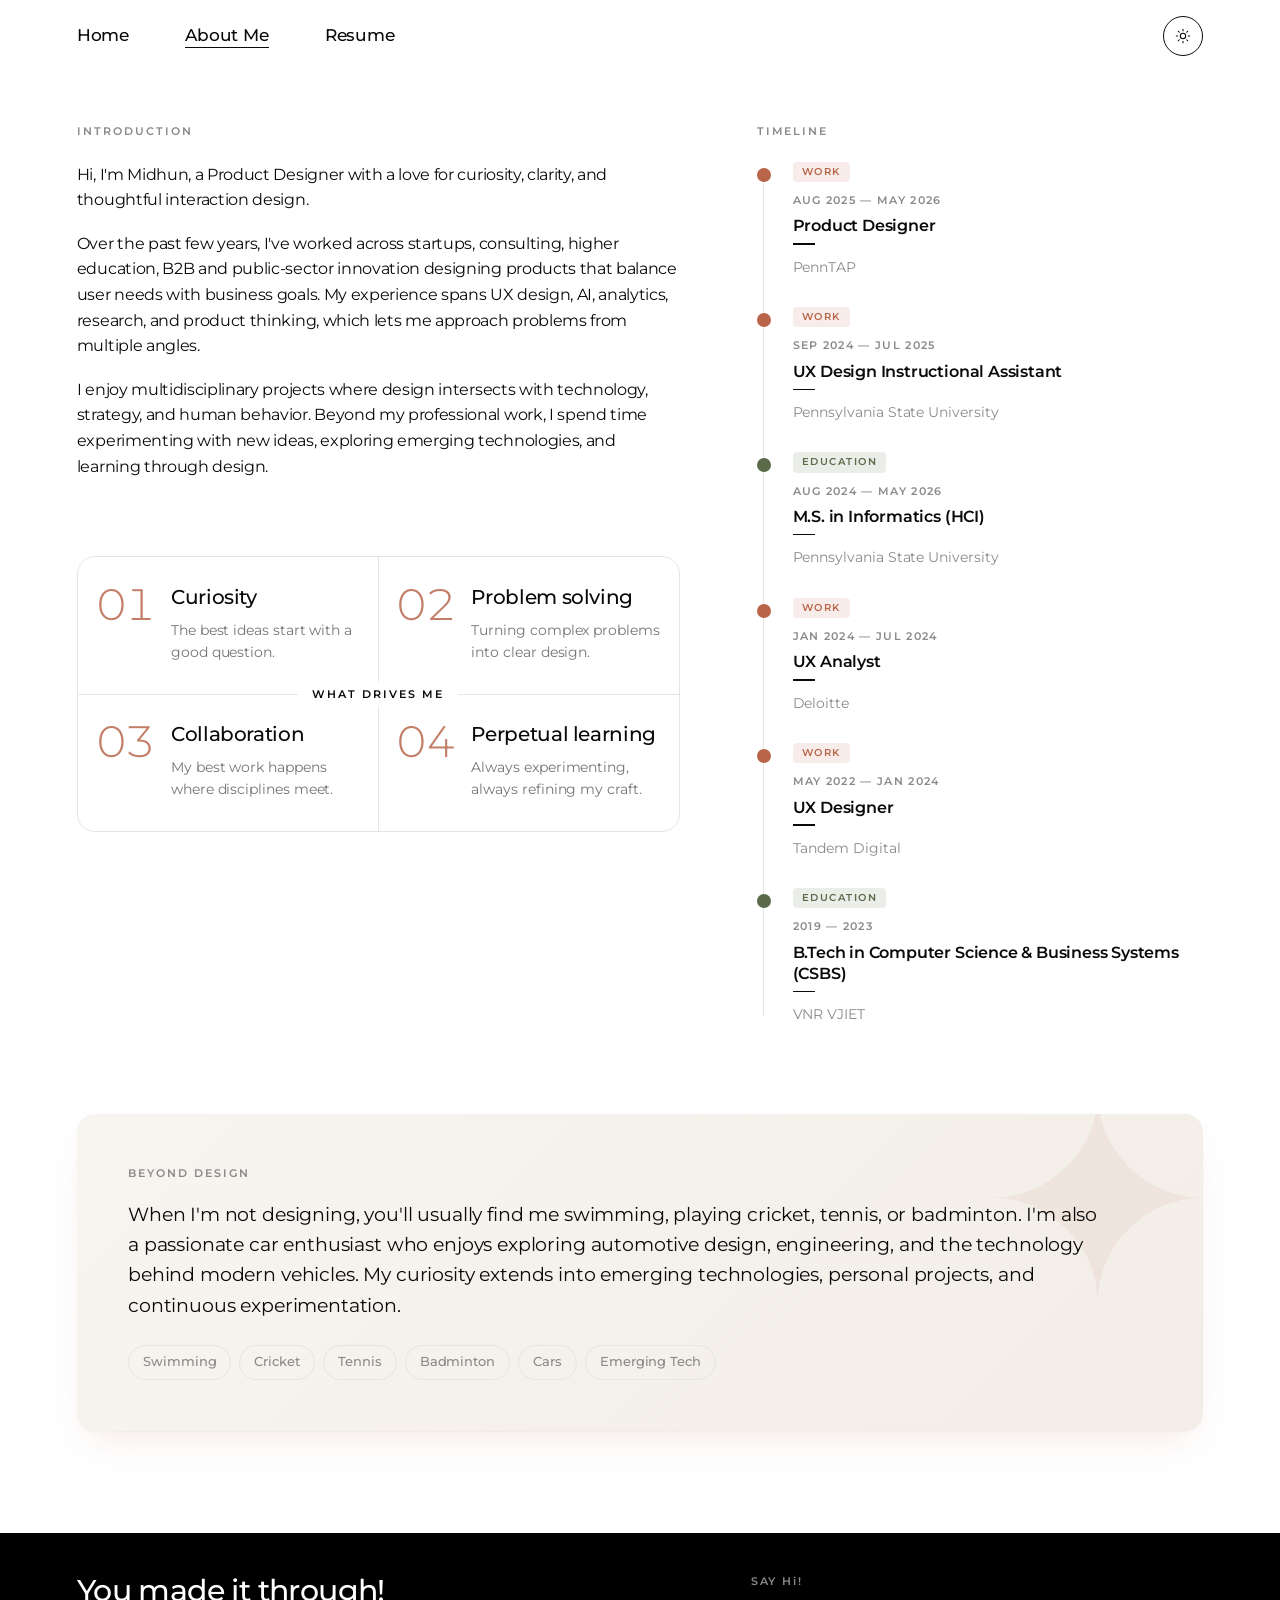
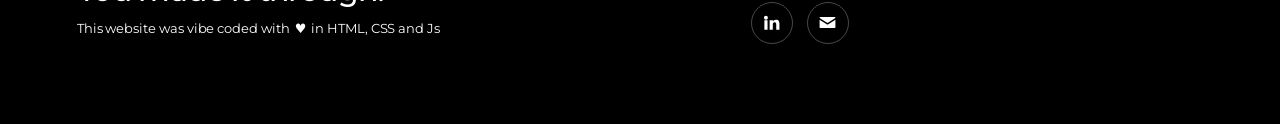
==== about.html @ 783a25c0 "Add a five-style switcher, carried across every page The homepage header gets a style switcher: Flat" ====
<!DOCTYPE html>
<html lang="en">
<head>
  <meta charset="UTF-8" />
  <meta name="viewport" content="width=device-width, initial-scale=1.0" />
  <title>About Me - Midhun</title>
  <meta name="description" content="A bit about Midhun: background, what drives the work, and a timeline of education and experience." />
  <link rel="icon" type="image/png" href="images/portfolio-favicon.png" />
  <link rel="apple-touch-icon" href="images/portfolio-favicon.png" />

  <!-- Set theme BEFORE first paint (no flash) -->
  <script>
    (function () {
      try {
        var saved = localStorage.getItem('theme');
        var prefersDark = window.matchMedia && window.matchMedia('(prefers-color-scheme: dark)').matches;
        var theme = saved || (prefersDark ? 'dark' : 'light');
        document.documentElement.setAttribute('data-theme', theme);
      } catch (e) {}
    })();

    // Carry the style chosen on the home page. This page renders the four
    // material systems; Flat is its own stylesheet, so Flat, or no choice
    // yet, sets nothing and the page is exactly as it was designed.
    (function () {
      var M = window.MORPHISM = {
        key: 'morphism',
        systems: ['skeuomorphic', 'neumorphic', 'glass', 'clay']
      };
      var saved = null;
      try { saved = localStorage.getItem(M.key); } catch (e) {}
      if (M.systems.indexOf(saved) !== -1) document.documentElement.setAttribute('data-morphism', saved);
    })();
  </script>
  <script src="morphism/morphism.js" defer></script>

  <style>
    @import url('https://fonts.googleapis.com/css2?family=Montserrat:wght@300..700&display=swap');

    /* ── Reset & Base ─────────────────────────────────── */
    *, *::before, *::after { box-sizing: border-box; margin: 0; padding: 0; }

    :root {
      --bg:        #FFFFFF;
      --ink:       #0A0A0A;
      --muted:     #8A8A8A;
      --rule:      #E5E5E5;
      --hover-bg:  #F7F7F7;
      --footer-bg: #000000;
      --footer-ink:#FFFFFF;
      --footer-muted:#8A8A8A;

      --font-sans: 'Montserrat', system-ui, -apple-system, sans-serif;

      --nav-h:     72px;
      --side:      clamp(28px, 6vw, 144px);
      --max-content: 1920px;
    }
    [data-theme="dark"] {
      --bg:        #0F0F0F;
      --ink:       #F2F2EE;
      --muted:     #888885;
      --rule:      #232320;
      --hover-bg:  #1A1A18;
      --footer-bg: #000000;
      --footer-ink:#FFFFFF;
      --footer-muted:#8A8A8A;
    }

    html { scroll-behavior: smooth; }
    body {
      background: var(--bg);
      color: var(--ink);
      font-family: var(--font-sans);
      font-size: 16px;
      line-height: 1.5;
      -webkit-font-smoothing: antialiased;
      -moz-osx-font-smoothing: grayscale;
      overflow-x: hidden;
      font-weight: 400;
      transition: background-color 0.25s ease, color 0.25s ease;
    }
    a { color: inherit; text-decoration: none; }

    /* ── Navigation (top left) ────────────────────────── */
    nav.main-nav {
      position: sticky; top: 0;
      background: var(--bg);
      z-index: 100;
      padding: 16px var(--side) 16px;   /* 16 + 40px toggle + 16 = 72px */
      display: flex; align-items: center; gap: 64px;
    }
    .nav-links { display: flex; gap: 56px; list-style: none; }
    .nav-links a {
      font-size: 17px; font-weight: 500;
      color: var(--ink); letter-spacing: -0.01em;
      position: relative; padding-bottom: 3px;
      transition: opacity 0.2s;
    }
    .nav-links a::after {
      content: ''; position: absolute; bottom: 0; left: 0;
      width: 0; height: 1.5px; background: var(--ink);
      transition: width 0.25s cubic-bezier(0.22, 1, 0.36, 1);
    }
    .nav-links a:hover::after,
    .nav-links a.active::after { width: 100%; }

    /* ── Theme toggle ─────────────────────────────────── */
    .theme-toggle {
      margin-left: auto;
      width: 40px; height: 40px;
      border: 1px solid var(--ink);
      border-radius: 100px;
      background: transparent;
      color: var(--ink); cursor: pointer;
      display: flex; align-items: center; justify-content: center;
      transition: background-color 0.2s, color 0.2s;
      padding: 0; flex-shrink: 0;
    }
    .theme-toggle:hover { background: var(--ink); color: var(--bg); }
    .theme-toggle svg { width: 16px; height: 16px; }
    .theme-toggle .icon-moon { display: none; }
    [data-theme="dark"] .theme-toggle .icon-sun { display: none; }
    [data-theme="dark"] .theme-toggle .icon-moon { display: block; }

    /* ═══ About Me section ═══════════════════════════════ */
    section.about {
      padding: clamp(32px, 4vw, 56px) var(--side) clamp(80px, 8vw, 120px);
      max-width: var(--max-content);
      margin: 0 auto;
    }
    .about-grid {
      display: grid;
      grid-template-columns: minmax(0, 1.35fr) minmax(0, 1fr);
      gap: clamp(48px, 6vw, 96px);
      align-items: start;
    }
    .about-text {
      display: flex; flex-direction: column;
      gap: clamp(56px, 6vw, 80px);
    }
    .block-label {
      font-size: 11px; font-weight: 600;
      letter-spacing: 0.18em; text-transform: uppercase;
      color: var(--muted); margin-bottom: 22px;
    }

    /* — Intro — */
    .about-block.intro p {
      font-family: var(--font-sans);
      font-size: 16px;
      font-weight: 400;
      font-style: normal;
      line-height: 1.6;
      letter-spacing: -0.02em;
      word-spacing: normal;
      color: var(--ink);
      margin-bottom: 18px;
      max-width: 68ch;
    }
    .about-block.intro p:last-child { margin-bottom: 0; }

    /* — What drives me —
       One box, four quadrants, one idea. A single outline holds all four
       drives together, a cross divides it, and the section's title sits where
       the cross meets. The cross runs solid from edge to edge: inside a frame,
       lines that faded out short of it would look unfinished.

       It is one container, not four cards, and it never reacts to the
       pointer: no border change, no lift. Hover matches the rest of the site:
       the group recedes and the copy under the cursor sharpens. */
    .about-block.drives { position: relative; }
    .drives-grid {
      position: relative;
      display: grid;
      grid-template-columns: 1fr 1fr;
      /* Equal rows keep the horizontal line exactly on the boundary between
         them. Left to size themselves, uneven wrapping would push the boundary
         off-centre and the line, and the title on it, would cut through copy. */
      grid-auto-rows: 1fr;
      border: 1px solid var(--rule);
      border-radius: 18px;             /* the page's card radius, as on "Beyond design" */
    }
    /* the cross, meeting the frame on all four sides */
    .drives-grid::before {
      content: ''; position: absolute; inset: 0; pointer-events: none;
      background:
        linear-gradient(var(--rule), var(--rule)) center / 1px 100% no-repeat,
        linear-gradient(var(--rule), var(--rule)) center / 100% 1px no-repeat;
    }
    /* The title where the lines meet: text only, on a patch of the page's own
       colour so the cross stops short of the words instead of running through
       them. It stays first in the markup for reading order; the centring is
       purely visual, and 50% of the block is 50% of the grid because the
       block holds nothing else in flow. */
    .about-block.drives .block-label {
      position: absolute; left: 50%; top: 50%; z-index: 1;
      transform: translate(-50%, -50%);
      margin: 0; padding: 7px 14px;
      background: var(--bg);
      color: var(--ink);
      line-height: 1;
      white-space: nowrap;
    }

    .drive-card {
      display: grid;
      grid-template-columns: auto minmax(0, 1fr);
      column-gap: clamp(14px, 1.3vw, 20px);
      align-items: start;
      /* Inside a frame each quadrant needs padding on both sides, which the
         open layout never did. Sized so all four headings stay on one line
         and the copy on two at 1280 and 1440, one at 1920. */
      padding: clamp(28px, 2.4vw, 36px) clamp(18px, 1.4vw, 28px);
      transition: opacity 260ms ease;
    }

    /* The numerals are large text, so they need 3:1. At the old 55% they
       were 2.07:1 on white; 83% is the lightest that clears it. Dark mode's
       62% already did (3.39:1) and is unchanged. */
    .drive-num {
      grid-row: 1 / span 2;
      font-size: clamp(40px, 3.4vw, 46px);
      font-weight: 300;
      letter-spacing: -0.04em;
      line-height: 0.8;            /* pulls the digits up to the title's cap height */
      color: #B8654A;
      opacity: 0.83;
      font-variant-numeric: lining-nums tabular-nums;
      user-select: none;
    }
    [data-theme="dark"] .drive-num { color: #D8896E; opacity: 0.62; }

    .drive-card h4 {
      grid-column: 2;
      font-size: clamp(19px, 1.55vw, 21px);
      font-weight: 500;
      letter-spacing: -0.018em;
      line-height: 1.2;
      color: var(--ink);
      margin: -2px 0 9px;
      max-width: 22ch;
    }
    /* #757572 is the lightest grey that still clears 4.5:1 on white;
       the #8A8A8A this used to be was 3.45:1. */
    .drive-card p {
      grid-column: 2;
      font-size: 14px;
      line-height: 1.6;
      color: #757572;
      letter-spacing: -0.005em;
      max-width: 38ch;
      transition: color 300ms ease;
    }
    [data-theme="dark"] .drive-card p { color: #888885; }

    .drives-grid:has(.drive-card:hover) .drive-card { opacity: 0.8; }
    .drives-grid:has(.drive-card:hover) .drive-card:hover { opacity: 1; }
    .drive-card:hover p { color: var(--ink); }

    @media (prefers-reduced-motion: reduce) {
      .drive-card, .drive-card p { transition: none; }
    }

    /* — Beyond design (warm tinted card + hobby chips) — */
    .about-block.beyond {
      padding: 38px 36px 32px;
      background: linear-gradient(135deg, #F8F4EF 0%, #F2EDE7 100%);
      border-radius: 18px;
      position: relative;
      overflow: hidden;
      box-shadow: 0 1px 2px rgba(0,0,0,0.03), 0 18px 40px -16px rgba(184,101,74,0.18);
    }
    /* Full-width variant (below the grid, spans full content area) */
    .about-block.beyond.beyond-wide {
      margin-top: clamp(64px, 7vw, 96px);
      padding: clamp(40px, 4vw, 56px) clamp(36px, 4vw, 56px);
    }
    .about-block.beyond.beyond-wide::before {
      top: -48px; right: -12px;
      font-size: 280px;
    }
    .about-block.beyond.beyond-wide .beyond-text {
      max-width: 80ch;
      text-wrap: pretty;
    }
    [data-theme="dark"] .about-block.beyond {
      background: linear-gradient(135deg, #1C1A17 0%, #181613 100%);
      box-shadow: 0 1px 2px rgba(0,0,0,0.4), 0 18px 40px -14px rgba(0,0,0,0.55);
    }
    .about-block.beyond::before {
      content: '✦';
      position: absolute;
      top: -32px; right: -10px;
      font-size: 220px;
      line-height: 1;
      color: #B8654A;
      opacity: 0.07;
      pointer-events: none;
      font-family: Georgia, serif;
    }
    [data-theme="dark"] .about-block.beyond::before { color: #D8896E; opacity: 0.10; }
    .about-block.beyond .block-label {
      margin-bottom: 18px;
      color: var(--muted);
      position: relative;
    }
    .about-block.beyond .beyond-text {
      font-size: clamp(17px, 1.5vw, 19px);
      font-weight: 400;
      font-style: normal;
      line-height: 1.6;
      letter-spacing: -0.008em;
      color: var(--ink);
      max-width: 54ch;
      margin-bottom: 24px;
      position: relative;
    }
    .beyond-tags {
      display: flex; flex-wrap: wrap; gap: 8px;
      position: relative;
    }
    .beyond-tag {
      font-size: 12.5px;
      font-weight: 500;
      letter-spacing: -0.005em;
      color: var(--muted);
      padding: 7px 14px;
      background: transparent;
      border: 1px solid var(--rule);
      border-radius: 100px;
      cursor: default;
      user-select: none;
    }
    [data-theme="dark"] .beyond-tag { background: transparent; }

    /* ── Timeline (right column) ────────────────────── */
    .about-timeline { position: relative; }
    .timeline { list-style: none; margin: 0; padding: 0; position: relative; }
    .timeline::before {
      content: '';
      position: absolute;
      left: 6.25px; top: 8px; bottom: 8px;
      width: 1.5px;
      background: var(--rule);
    }
    .tl-item {
      position: relative;
      padding-left: 36px;
      padding-bottom: 30px;
    }
    .tl-item:last-child { padding-bottom: 0; }
    .tl-marker {
      position: absolute;
      left: 0; top: 6px;
      width: 14px; height: 14px;
      border-radius: 50%;
      background: var(--bg);
      border: 2px solid var(--muted);
      z-index: 1;
      box-sizing: border-box;
    }
    .tl-item.edu .tl-marker {
      border-color: #5A6B4A;
      background: #5A6B4A;
    }
    .tl-item.work .tl-marker {
      border-color: #B8654A;
      background: #B8654A;
    }
    [data-theme="dark"] .tl-item.edu .tl-marker { border-color: #93AA7E; background: #93AA7E; }
    [data-theme="dark"] .tl-item.work .tl-marker { border-color: #D8896E; background: #D8896E; }

    .tl-content { display: flex; flex-direction: column; gap: 4px; }
    .tl-type {
      display: inline-block;
      width: max-content;
      font-size: 9.5px; font-weight: 600;
      letter-spacing: 0.16em; text-transform: uppercase;
      padding: 3px 9px;
      border-radius: 4px;
      margin-bottom: 6px;
    }
    .tl-type.edu { color: #5A6B4A; background: rgba(90,107,74,0.12); }
    .tl-type.work { color: #B8654A; background: rgba(184,101,74,0.12); }
    [data-theme="dark"] .tl-type.edu { color: #93AA7E; background: rgba(147,170,126,0.16); }
    [data-theme="dark"] .tl-type.work { color: #D8896E; background: rgba(216,137,110,0.16); }

    .tl-date {
      font-size: 11px; font-weight: 600;
      letter-spacing: 0.12em; text-transform: uppercase;
      color: var(--muted);
      margin-bottom: 4px;
    }
    .tl-title {
      font-size: 16px;
      font-weight: 600;
      letter-spacing: -0.012em;
      line-height: 1.3;
      color: var(--ink);
      display: inline-block;
    }
    .tl-title::after {
      content: '';
      display: block;
      width: 22px;
      height: 1.5px;
      background: var(--ink);
      margin-top: 6px;
      transition: width 0.3s cubic-bezier(0.22,1,0.36,1);
    }
    .tl-item:hover .tl-title::after { width: 44px; }
    .tl-org {
      font-size: 13.5px;
      font-weight: 400;
      letter-spacing: -0.005em;
      color: var(--muted);
      margin-top: 8px;
    }
    /* About responsive */
    @media (max-width: 1024px) {
      .about-grid { grid-template-columns: 1fr; gap: clamp(48px, 6vw, 72px); }
    }
    @media (max-width: 600px) {
      /* one column: still one box, now stacked. There is no crossing to sit
         on, so the title goes above it and the cross gives way to dividers. */
      .drives-grid { grid-template-columns: 1fr; grid-auto-rows: auto; }
      .drives-grid::before { display: none; }
      .about-block.drives .block-label {
        position: static; transform: none; display: block;
        padding: 0; margin-bottom: 16px; background: none; }
      .drive-card { padding: 24px 22px; }
      .drive-card + .drive-card { border-top: 1px solid var(--rule); }
      .about-block.beyond { padding: 24px 22px; }
      nav.main-nav { padding: 20px var(--side) 16px; gap: 24px; }
      .nav-links { gap: 24px; }
      .nav-links a { font-size: 15px; }
      .theme-toggle { width: 34px; height: 34px; }
      .theme-toggle svg { width: 14px; height: 14px; }
    }

    /* ── Footer ─────────────────────────────────────── */
    footer {
      background: var(--footer-bg);
      color: var(--footer-ink);
      padding: 40px var(--side) 80px;
      display: grid;
      grid-template-columns: 1.4fr 1fr;
      gap: 40px;
      align-items: start;
    }
    .footer-left h2 {
      font-size: clamp(22px, 2.4vw, 30px);
      font-weight: 500; line-height: 1.2;
      letter-spacing: -0.02em;
      color: var(--footer-ink);
      margin-bottom: 10px;
    }
    .footer-tagline {
      font-size: 13px; color: var(--footer-ink);
      font-weight: 400; letter-spacing: -0.005em;
    }
    .footer-tagline .heart { margin: 0 2px; }
    .footer-right h3 {
      font-size: 11px; font-weight: 600;
      letter-spacing: 0.18em; color: var(--footer-muted);
      margin-bottom: 12px;
    }

    /* Icon links. Circular buttons that invert on hover, matching the
       .theme-toggle in the nav — the underline-grow used for text links
       has nothing to sit under once the label is gone. */
    .footer-right ul { list-style: none; display: flex; flex-direction: row; gap: 14px; }
    .footer-right a {
      position: relative;
      display: inline-flex; align-items: center; justify-content: center;
      width: 42px; height: 42px; border-radius: 50%;
      border: 1px solid rgba(255, 255, 255, 0.28);
      color: var(--footer-ink);
      transition: transform 0.25s cubic-bezier(0.22, 1, 0.36, 1),
                  background-color 0.2s ease, border-color 0.2s ease, color 0.2s ease;
    }
    .footer-right a:hover,
    .footer-right a:focus-visible {
      transform: translateY(-2px);
      background: var(--footer-ink); color: var(--footer-bg);
      border-color: var(--footer-ink);
    }
    .footer-right a svg { width: 19px; height: 19px; display: block; }

    /* Visible label on hover and on keyboard focus. The text is pulled from
       aria-label with attr(), so there is exactly one source for the name and
       the two can never drift apart. Not a `title` attribute: that only
       appears after a delay, cannot be styled, and never shows for keyboard
       users. Pseudo-element content is not added to the accessible name when
       aria-label is present, so nothing is announced twice. */
    .footer-right a::after {
      content: attr(aria-label);
      position: absolute; top: calc(100% + 9px); left: 50%;
      transform: translateX(-50%) translateY(-3px);
      color: var(--footer-muted);
      font-size: 11.5px; font-weight: 400; letter-spacing: 0.01em;
      line-height: 1.3; white-space: nowrap;
      opacity: 0; pointer-events: none;
      transition: opacity 180ms ease, transform 180ms ease;
    }
    .footer-right a:hover::after,
    .footer-right a:focus-visible::after {
      opacity: 1; transform: translateX(-50%) translateY(0);
    }
    @media (prefers-reduced-motion: reduce) { .footer-right a::after { transition: none; } }

    @media (prefers-reduced-motion: reduce) { .footer-right a { transition: none; } }

    @media (max-width: 720px) {
      footer { grid-template-columns: 1fr; gap: 32px; padding: 40px var(--side) 56px; }
    }
  </style>

  <!-- The style chosen on the home page: shared tokens and shell, then this
       page's own blocks. Inert unless html[data-morphism] is set. -->
  <link rel="stylesheet" href="morphism/tokens.css" />
  <link rel="stylesheet" href="morphism/shell.css" />
  <link rel="stylesheet" href="morphism/about.css" />
</head>
<body>

  <!-- ── Main nav ──────────────────────────────────── -->
  <nav class="main-nav">
    <ul class="nav-links">
      <li><a href="index.html">Home</a></li>
      <li><a href="about.html" class="active">About Me</a></li>
      <li><a href="SrinivasMidhun_Resume.pdf" target="_blank" rel="noopener">Resume</a></li>
    </ul>
    <button class="theme-toggle" id="theme-toggle" aria-label="Toggle dark mode" type="button">
      <svg class="icon-sun" viewBox="0 0 24 24" fill="none" stroke="currentColor" stroke-width="1.6" stroke-linecap="round" stroke-linejoin="round">
        <circle cx="12" cy="12" r="4"/>
        <path d="M12 2v2M12 20v2M4.93 4.93l1.41 1.41M17.66 17.66l1.41 1.41M2 12h2M20 12h2M4.93 19.07l1.41-1.41M17.66 6.34l1.41-1.41"/>
      </svg>
      <svg class="icon-moon" viewBox="0 0 24 24" fill="none" stroke="currentColor" stroke-width="1.6" stroke-linecap="round" stroke-linejoin="round">
        <path d="M21 12.79A9 9 0 1 1 11.21 3 7 7 0 0 0 21 12.79z"/>
      </svg>
    </button>
  </nav>

  <!-- ── About Me ───────────────────────────────────── -->
  <section class="about">
    <div class="about-grid">

      <!-- LEFT: Text -->
      <div class="about-text">

        <!-- Introduction -->
        <div class="about-block intro">
          <h3 class="block-label">Introduction</h3>
          <p class="lead">Hi, I'm Midhun, a Product Designer with a love for curiosity, clarity, and thoughtful interaction design.</p>
          <p>Over the past few years, I've worked across startups, consulting, higher education, B2B and public-sector innovation designing products that balance user needs with business goals. My experience spans UX design, AI, analytics, research, and product thinking, which lets me approach problems from multiple angles.</p>
          <p>I enjoy multidisciplinary projects where design intersects with technology, strategy, and human behavior. Beyond my professional work, I spend time experimenting with new ideas, exploring emerging technologies, and learning through design.</p>
        </div>

        <!-- What drives me -->
        <div class="about-block drives">
          <h3 class="block-label">What drives me</h3>
          <div class="drives-grid">
            <div class="drive-card">
              <span class="drive-num">01</span>
              <h4>Curiosity</h4>
              <p>The best ideas start with a good question.</p>
            </div>
            <div class="drive-card">
              <span class="drive-num">02</span>
              <h4>Problem solving</h4>
              <p>Turning complex problems into clear design.</p>
            </div>
            <div class="drive-card">
              <span class="drive-num">03</span>
              <h4>Collaboration</h4>
              <p>My best work happens where disciplines meet.</p>
            </div>
            <div class="drive-card">
              <span class="drive-num">04</span>
              <h4>Perpetual learning</h4>
              <p>Always experimenting, always refining my craft.</p>
            </div>
          </div>
        </div>

      </div>

      <!-- RIGHT: Timeline -->
      <div class="about-timeline">
        <h3 class="block-label">Timeline</h3>

        <ol class="timeline">

          <li class="tl-item work">
            <span class="tl-marker"></span>
            <div class="tl-content">
              <span class="tl-type work">Work</span>
              <span class="tl-date">Aug 2025 — May 2026</span>
              <h4 class="tl-title">Product Designer</h4>
              <p class="tl-org">PennTAP</p>
            </div>
          </li>

          <li class="tl-item work">
            <span class="tl-marker"></span>
            <div class="tl-content">
              <span class="tl-type work">Work</span>
              <span class="tl-date">Sep 2024 — Jul 2025</span>
              <h4 class="tl-title">UX Design Instructional Assistant</h4>
              <p class="tl-org">Pennsylvania State University</p>
            </div>
          </li>

          <li class="tl-item edu">
            <span class="tl-marker"></span>
            <div class="tl-content">
              <span class="tl-type edu">Education</span>
              <span class="tl-date">Aug 2024 — May 2026</span>
              <h4 class="tl-title">M.S. in Informatics (HCI)</h4>
              <p class="tl-org">Pennsylvania State University</p>
            </div>
          </li>

          <li class="tl-item work">
            <span class="tl-marker"></span>
            <div class="tl-content">
              <span class="tl-type work">Work</span>
              <span class="tl-date">Jan 2024 — Jul 2024</span>
              <h4 class="tl-title">UX Analyst</h4>
              <p class="tl-org">Deloitte</p>
            </div>
          </li>

          <li class="tl-item work">
            <span class="tl-marker"></span>
            <div class="tl-content">
              <span class="tl-type work">Work</span>
              <span class="tl-date">May 2022 — Jan 2024</span>
              <h4 class="tl-title">UX Designer</h4>
              <p class="tl-org">Tandem Digital</p>
            </div>
          </li>

          <li class="tl-item edu">
            <span class="tl-marker"></span>
            <div class="tl-content">
              <span class="tl-type edu">Education</span>
              <span class="tl-date">2019 — 2023</span>
              <h4 class="tl-title">B.Tech in Computer Science &amp; Business Systems (CSBS)</h4>
              <p class="tl-org">VNR VJIET</p>
            </div>
          </li>

        </ol>
      </div>

    </div>

    <!-- Beyond design (full content width) -->
    <div class="about-block beyond beyond-wide">
      <h3 class="block-label">Beyond design</h3>
      <p class="beyond-text">When I'm not designing, you'll usually find me swimming, playing cricket, tennis, or badminton. I'm also a passionate car enthusiast who enjoys exploring automotive design, engineering, and the technology behind modern vehicles. My curiosity extends into emerging technologies, personal projects, and continuous experimentation.</p>
      <div class="beyond-tags">
        <span class="beyond-tag">Swimming</span>
        <span class="beyond-tag">Cricket</span>
        <span class="beyond-tag">Tennis</span>
        <span class="beyond-tag">Badminton</span>
        <span class="beyond-tag">Cars</span>
        <span class="beyond-tag">Emerging Tech</span>
      </div>
    </div>
  </section>

  <!-- ── Footer ───────────────────────────────────────── -->
  <footer>
    <div class="footer-left">
      <h2>You made it through!</h2>
      <p class="footer-tagline">This website was vibe coded with <span class="heart">♥</span> in HTML, CSS and Js</p>
    </div>
    <div class="footer-right">
      <h3>SAY Hi!</h3>
      <ul>
        <li><a href="https://www.linkedin.com/in/srinivas-midhun" target="_blank" rel="noopener" aria-label="LinkedIn"><svg viewBox="0 0 24 24" fill="currentColor" aria-hidden="true" focusable="false"><path d="M4.98 3.5a2.5 2.5 0 1 1 0 5 2.5 2.5 0 0 1 0-5zM3 9h4v12H3V9zm7 0h3.83v1.64h.06c.53-1 1.84-2.06 3.79-2.06C21.4 8.58 22 11 22 14.16V21h-4v-6.06c0-1.45-.03-3.31-2.02-3.31-2.02 0-2.33 1.58-2.33 3.21V21h-4V9z"/></svg></a></li>
        <li><a href="mailto:srinivasmidhunw@gmail.com" aria-label="Email"><svg viewBox="0 0 24 24" fill="currentColor" aria-hidden="true" focusable="false"><path d="M3 5h18a1 1 0 0 1 1 1v.24l-9.47 5.93a1 1 0 0 1-1.06 0L2 6.24V6a1 1 0 0 1 1-1zm19 3.6V18a1 1 0 0 1-1 1H3a1 1 0 0 1-1-1V8.6l8.94 5.6a2 2 0 0 0 2.12 0L22 8.6z"/></svg></a></li>
      </ul>
    </div>
  </footer>

  <script>
    // ── Theme toggle ──────────────────────────────────────
    const themeBtn = document.getElementById('theme-toggle');
    if (themeBtn) {
      themeBtn.addEventListener('click', () => {
        const cur = document.documentElement.getAttribute('data-theme') || 'light';
        const next = cur === 'light' ? 'dark' : 'light';
        const apply = () => document.documentElement.setAttribute('data-theme', next);
        // same cross-fade as the home page, when morphism.js is running
        if (window.MORPHISM && window.MORPHISM.transition) window.MORPHISM.transition(apply);
        else apply();
        try { localStorage.setItem('theme', next); } catch (e) {}
      });
    }
  </script>

</body>
</html>
---- morphism/tokens.css ----
/* ══════════════════════════════════════════════════════════════════════
   Morphism tokens

   One component structure, five visual systems: the hosted flat design
   and four material ones. shell.css and home.css read only these; neither
   hard-codes a colour, shadow or radius. Each system has a light and a
   dark variant, because the site's light/dark toggle works in all five.

   Attribute: html[data-morphism] = flat | skeuomorphic | neumorphic | glass | clay.
   Deliberately not data-theme: that attribute, and localStorage "theme",
   already carry light/dark on every page of the site.

   The system's accent is --ui-accent, not --accent: each case study uses
   --accent for its product's own brand colour (Penn State navy, PayPal
   blue…), and a system must never repaint the work it is framing.

   Borders are always 1px in every system (transparent where a system has
   none), and spacing lives outside this file, so switching systems can
   never move a single element.

   Lighting is part of each system and every shadow in it agrees:
     skeuomorphic  lit from directly above
     neumorphic    lit from the top left
     clay          lit from the top left
     glass         no directional light; edges catch ambient light
   ══════════════════════════════════════════════════════════════════════ */

:root {
  --control-h: 44px;              /* every switch segment, filter and icon button */
  --card-gap: 16px;               /* room for depth: at 12px neumorphic shadows met in the gap */
  --transition-fast: 160ms cubic-bezier(.2, .7, .3, 1);
  --transition-medium: 320ms cubic-bezier(.4, 0, .2, 1);
  --morph-duration: 340ms;        /* the cross-fade between systems */
}

/* ── 0. FLAT ─────────────────────────────────────────────────────────
   The site as designed and hosted: flat, monochrome, hairline rules, ink
   pills, the rainbow ring on an open row. It runs on the same structure as
   the four material systems (44px controls, a 16px gap between rows with
   the rule drawn in the middle of it), so switching still moves nothing. */
[data-morphism="flat"] {
  --page-bg: #FFFFFF;
  --page-layer: none;

  --text-primary: #0A0A0A;
  --text-secondary: #46554F;
  --text-muted: #8A8A8A;
  --ui-accent: #0A0A0A;
  --ui-accent-hover: #000000;
  --ui-accent-ink: #FFFFFF;
  --focus-ring: #0A0A0A;

  --surface-primary: #FFFFFF;
  --surface-secondary: #F7F7F7;
  --surface-raised: #FFFFFF;
  --surface-inset: #F7F7F7;
  --border-primary: #0A0A0A;
  --border-subtle: #E5E5E5;

  --shadow-small: none;
  --shadow-medium: none;
  --shadow-large: none;
  --shadow-inset: none;

  --radius-small: 8px;
  --radius-medium: 12px;
  --radius-large: 12px;
  --radius-card: 12px;
  --blur-strength: 0px;

  --header-bg: #FFFFFF;
  --header-border: transparent;
  --header-shadow: none;

  --track-bg: transparent;
  --track-shadow: inset 0 0 0 1px #E5E5E5;
  --radius-track: 999px;
  --radius-seg: 999px;
  --seg-bg: transparent;
  --seg-border: transparent;
  --seg-shadow: none;
  --seg-ink: #0A0A0A;
  --seg-bg-hover: #F7F7F7;
  --seg-shadow-hover: none;

  --control-bg: transparent;
  --control-border: #E5E5E5;
  --control-border-hover: #0A0A0A;
  --control-shadow: none;
  --control-ink: #0A0A0A;
  --control-bg-hover: transparent;
  --control-shadow-hover: none;
  --control-bg-active: #0A0A0A;
  --control-border-active: #0A0A0A;
  --control-shadow-active: none;
  --control-ink-active: #FFFFFF;
  --control-shadow-press: none;
  --control-weight-active: 500;     /* the hosted pills never changed weight */
  --radius-filter: 100px;

  --icon-bg: transparent;
  --icon-border: #0A0A0A;
  --icon-shadow: none;
  --icon-bg-hover: #0A0A0A;
  --icon-ink-hover: #FFFFFF;
  --icon-shadow-hover: none;
  --icon-shadow-press: none;
  --icon-ink: #0A0A0A;
  --arrow-bg-open: transparent;
  --arrow-ink-open: #0A0A0A;
  --arrow-shift: 6px;

  --card-bg: transparent;
  --card-bg-hover: transparent;
  --card-border: transparent;
  --card-shadow: none;
  --card-border-hover: transparent;
  --card-shadow-hover: none;
  --card-shadow-lift: 0 26px 62px -20px rgba(0,0,0,.34);
  --card-lift: 0px;
  --media-radius: 10px;
  --media-shadow: none;

  --hero-bg: #0A0A0B;
  --hero-radius: 0px;
  --hero-edge: none;
  --hero-overlay: none;

  --footer-bg: #000000;
  --footer-layer: none;
  --footer-ink: #FFFFFF;
  --footer-muted: #8A8A8A;
  --footer-edge: none;
  --footer-radius: 0px;
  --footer-focus: #FFFFFF;
  --footer-btn-bg: transparent;
  --footer-btn-border: rgba(255,255,255,.28);
  --footer-btn-shadow: none;
  --footer-btn-bg-hover: #FFFFFF;
  --footer-btn-border-hover: #FFFFFF;
  --footer-btn-ink-hover: #000000;
  --footer-btn-shadow-hover: none;
  --footer-btn-ink: #FFFFFF;
}

[data-morphism="flat"][data-theme="dark"] {
  --page-bg: #0A0A0B;

  --text-primary: #F2F2EE;
  --text-secondary: #A9BCB5;
  --text-muted: #888885;
  --ui-accent: #F2F2EE;
  --ui-accent-hover: #FFFFFF;
  --ui-accent-ink: #0A0A0B;
  --focus-ring: #F2F2EE;

  --surface-primary: #0A0A0B;
  --surface-secondary: #1A1A18;
  --surface-raised: #1A1A18;
  --surface-inset: #1A1A18;
  --border-primary: #F2F2EE;
  --border-subtle: #232320;

  --header-bg: #0A0A0B;

  --track-shadow: inset 0 0 0 1px #232320;
  --seg-ink: #F2F2EE;
  --seg-bg-hover: #1A1A18;

  --control-border: #232320;
  --control-border-hover: #F2F2EE;
  --control-ink: #F2F2EE;
  --control-bg-active: #F2F2EE;
  --control-border-active: #F2F2EE;
  --control-ink-active: #0A0A0B;

  --icon-border: #F2F2EE;
  --icon-bg-hover: #F2F2EE;
  --icon-ink-hover: #0A0A0B;
  --icon-ink: #F2F2EE;
  --arrow-ink-open: #F2F2EE;
}

/* Fine grain for the skeuomorphic paper. One 180px tile, rasterised once. */
[data-morphism="skeuomorphic"] {
  --grain-dark: url("data:image/svg+xml;utf8,<svg xmlns='http://www.w3.org/2000/svg' width='180' height='180'><filter id='n'><feTurbulence type='fractalNoise' baseFrequency='.9' numOctaves='3' stitchTiles='stitch'/><feColorMatrix values='0 0 0 0 .22  0 0 0 0 .16  0 0 0 0 .09  0 0 0 .11 0'/></filter><rect width='100%' height='100%' filter='url(%23n)'/></svg>");
  --grain-light: url("data:image/svg+xml;utf8,<svg xmlns='http://www.w3.org/2000/svg' width='180' height='180'><filter id='n'><feTurbulence type='fractalNoise' baseFrequency='.9' numOctaves='3' stitchTiles='stitch'/><feColorMatrix values='0 0 0 0 1  0 0 0 0 1  0 0 0 0 1  0 0 0 .07 0'/></filter><rect width='100%' height='100%' filter='url(%23n)'/></svg>");
}


/* ── 1. SKEUOMORPHIC ─────────────────────────────────────────────────
   Warm matte paper, raised keys, pressed selections, a mounted print.
   Light from above: highlights on top edges, shadows fall straight down. */
[data-morphism="skeuomorphic"] {
  --page-bg: #F2EFE9;
  --page-layer: var(--grain-dark);
  --page-layer-size: 180px;

  --text-primary: #1D1A16;
  --text-secondary: #4A443B;
  --text-muted: #655D52;        /* 4.8:1 even on the pressed wells (#E3DED5) */
  --ui-accent: #B24E1E;
  --ui-accent-hover: #963F15;
  --ui-accent-ink: #FFFFFF;
  --focus-ring: #1D1A16;

  --surface-primary: #FAF8F4;
  --surface-secondary: #EEEAE3;
  --surface-raised: linear-gradient(180deg, #FDFCFA 0%, #F1EDE6 100%);
  --surface-inset: #E3DED5;
  --border-primary: rgba(58, 44, 26, .20);
  --border-subtle: rgba(58, 44, 26, .10);

  --shadow-small: inset 0 1px 0 rgba(255,255,255,.95), 0 1px 1px rgba(40,28,12,.14), 0 2px 4px -1px rgba(40,28,12,.12);
  --shadow-medium: inset 0 1px 0 rgba(255,255,255,.9), 0 1px 1px rgba(40,28,12,.07), 0 4px 8px -4px rgba(40,28,12,.13), 0 16px 32px -20px rgba(40,28,12,.26);
  --shadow-large: inset 0 1px 0 rgba(255,255,255,.9), 0 2px 2px rgba(40,28,12,.07), 0 10px 18px -8px rgba(40,28,12,.17), 0 30px 50px -26px rgba(40,28,12,.36);
  --shadow-inset: inset 0 2px 3px rgba(40,28,12,.22), inset 0 0 0 1px rgba(40,28,12,.04), 0 1px 0 rgba(255,255,255,.8);

  --radius-small: 6px;
  --radius-medium: 10px;
  --radius-large: 14px;
  --radius-card: 14px;
  --blur-strength: 0px;

  /* header: a refined toolbar strip, not a floating card */
  --header-bg: linear-gradient(180deg, #F9F7F3 0%, #F0EDE7 100%);
  --header-border: transparent transparent rgba(58,44,26,.14) transparent;
  --header-shadow: inset 0 1px 0 rgba(255,255,255,.9), 0 1px 0 rgba(255,255,255,.55), 0 6px 14px -10px rgba(40,28,12,.30);

  /* the switcher: a recessed slot holding raised keys */
  --track-bg: #E2DDD4;
  --track-shadow: inset 0 0 0 1px rgba(58,44,26,.13), inset 0 2px 3px rgba(40,28,12,.16), 0 1px 0 rgba(255,255,255,.9);
  --radius-track: 12px;
  --radius-seg: 8px;

  --control-bg: linear-gradient(180deg, #FDFCFA 0%, #EFEBE4 100%);
  --control-border: rgba(58,44,26,.17);
  --control-shadow: inset 0 1px 0 #FFFFFF, 0 1px 1px rgba(40,28,12,.15), 0 2px 3px -1px rgba(40,28,12,.12);
  --control-ink: #3D372F;
  --control-bg-hover: linear-gradient(180deg, #FFFFFF 0%, #F4F0EA 100%);
  --control-shadow-hover: inset 0 1px 0 #FFFFFF, 0 1px 1px rgba(40,28,12,.15), 0 4px 7px -2px rgba(40,28,12,.16);
  --control-bg-active: linear-gradient(180deg, #D9D3C8 0%, #E4DFD6 100%);
  --control-border-active: rgba(58,44,26,.22);
  --control-shadow-active: inset 0 2px 3px rgba(40,28,12,.24), inset 0 0 0 1px rgba(40,28,12,.03), 0 1px 0 rgba(255,255,255,.85);
  --control-ink-active: #1D1A16;
  --control-shadow-press: inset 0 1px 2px rgba(40,28,12,.22), 0 1px 0 rgba(255,255,255,.8);
  --radius-filter: 10px;
  /* A small amber indicator lamp, lit on the selected key. Only this
     system has one: it is part of the hardware metaphor. Everywhere else
     the full name, the pressed/filled face and the weight already say
     which option is on. */
  --indicator-display: block;
  --indicator: #C4561C;
  --indicator-glow: 0 0 0 1px rgba(120,40,0,.18), 0 0 6px 1px rgba(236,120,50,.55);

  --icon-bg: linear-gradient(180deg, #FDFCFA 0%, #EEEAE3 100%);
  --icon-border: rgba(58,44,26,.20);
  --icon-shadow: inset 0 1px 0 #FFFFFF, 0 1px 1px rgba(40,28,12,.16), 0 3px 6px -2px rgba(40,28,12,.18);
  --icon-shadow-hover: inset 0 1px 0 #FFFFFF, 0 2px 2px rgba(40,28,12,.14), 0 8px 14px -6px rgba(40,28,12,.26);
  --icon-shadow-press: inset 0 2px 3px rgba(40,28,12,.24), 0 1px 0 rgba(255,255,255,.8);
  --icon-ink: #1D1A16;

  /* project cards: presentation boards with a little thickness */
  --card-bg: linear-gradient(180deg, #FCFBF8 0%, #F6F3EE 100%);
  --card-border: rgba(58,44,26,.13);
  --card-shadow: var(--shadow-medium);
  --card-border-hover: rgba(58,44,26,.17);
  --card-shadow-hover: var(--shadow-large);
  --card-shadow-lift: inset 0 1px 0 rgba(255,255,255,.9), 0 30px 60px -22px rgba(40,28,12,.42);
  --card-lift: -3px;
  --media-radius: 6px;
  --media-shadow: 0 0 0 1px rgba(40,28,12,.10), 0 1px 2px rgba(40,28,12,.10), 0 10px 20px -12px rgba(40,28,12,.38);

  --hero-bg: #0D0B09;
  --hero-radius: 0px;
  /* the band's lower lip: a dark seam, then paper catching the light */
  --hero-edge: 0 1px 0 rgba(40,28,12,.30), 0 2px 0 rgba(255,255,255,.85);
  --hero-overlay: radial-gradient(130% 150% at 50% 38%, transparent 58%, rgba(0,0,0,.42) 100%);

  /* footer: a graphite plate the page rests on */
  --footer-bg: #1F1D1A;
  --footer-layer: var(--grain-light);
  --footer-ink: #F4F1EB;
  --footer-muted: #AFA799;
  --footer-edge: inset 0 1px 0 rgba(255,255,255,.07), 0 -1px 0 rgba(40,28,12,.28);
  --footer-radius: 0px;
  --footer-focus: #F4F1EB;
  --footer-btn-bg: linear-gradient(180deg, #37342F 0%, #282521 100%);
  --footer-btn-border: rgba(0,0,0,.55);
  --footer-btn-shadow: inset 0 1px 0 rgba(255,255,255,.11), 0 1px 1px rgba(0,0,0,.45), 0 3px 6px -2px rgba(0,0,0,.5);
  --footer-btn-bg-hover: linear-gradient(180deg, #403C37 0%, #2E2B27 100%);
  --footer-btn-shadow-hover: inset 0 1px 0 rgba(255,255,255,.13), 0 2px 2px rgba(0,0,0,.4), 0 9px 16px -6px rgba(0,0,0,.6);
  --footer-btn-ink: #F4F1EB;
}

[data-morphism="skeuomorphic"][data-theme="dark"] {
  --page-bg: #1A1917;
  --page-layer: var(--grain-light);

  --text-primary: #F3F0EA;
  --text-secondary: #CBC4B8;
  --text-muted: #A59E92;
  --ui-accent: #F08A4B;
  --ui-accent-hover: #F59E66;
  --ui-accent-ink: #1A1917;
  --focus-ring: #F3F0EA;

  --surface-primary: #24221F;
  --surface-secondary: #1F1D1A;
  --surface-raised: linear-gradient(180deg, #2E2C28 0%, #24221F 100%);
  --surface-inset: #121110;
  --border-primary: rgba(255,255,255,.12);
  --border-subtle: rgba(255,255,255,.07);

  --shadow-small: inset 0 1px 0 rgba(255,255,255,.08), 0 1px 1px rgba(0,0,0,.5), 0 2px 4px -1px rgba(0,0,0,.45);
  --shadow-medium: inset 0 1px 0 rgba(255,255,255,.07), 0 1px 1px rgba(0,0,0,.4), 0 6px 12px -6px rgba(0,0,0,.5), 0 18px 34px -20px rgba(0,0,0,.72);
  --shadow-large: inset 0 1px 0 rgba(255,255,255,.08), 0 2px 2px rgba(0,0,0,.4), 0 12px 20px -8px rgba(0,0,0,.55), 0 32px 54px -26px rgba(0,0,0,.82);
  --shadow-inset: inset 0 2px 4px rgba(0,0,0,.6), inset 0 0 0 1px rgba(0,0,0,.3), 0 1px 0 rgba(255,255,255,.06);

  --header-bg: linear-gradient(180deg, #23211E 0%, #1C1B18 100%);
  --header-border: transparent transparent rgba(0,0,0,.6) transparent;
  --header-shadow: inset 0 1px 0 rgba(255,255,255,.05), 0 1px 0 rgba(255,255,255,.04), 0 8px 18px -10px rgba(0,0,0,.7);

  --track-bg: #121110;
  --track-shadow: inset 0 0 0 1px rgba(0,0,0,.55), inset 0 2px 4px rgba(0,0,0,.6), 0 1px 0 rgba(255,255,255,.06);

  --control-bg: linear-gradient(180deg, #35332F 0%, #292724 100%);
  --control-border: rgba(0,0,0,.55);
  --control-shadow: inset 0 1px 0 rgba(255,255,255,.09), 0 1px 1px rgba(0,0,0,.5), 0 2px 3px -1px rgba(0,0,0,.45);
  --control-ink: #D8D2C7;
  --control-bg-hover: linear-gradient(180deg, #3B3934 0%, #2D2B27 100%);
  --control-shadow-hover: inset 0 1px 0 rgba(255,255,255,.1), 0 1px 1px rgba(0,0,0,.5), 0 4px 7px -2px rgba(0,0,0,.55);
  --control-bg-active: linear-gradient(180deg, #151412 0%, #1C1B18 100%);
  --control-border-active: rgba(0,0,0,.7);
  --control-shadow-active: inset 0 2px 4px rgba(0,0,0,.7), 0 1px 0 rgba(255,255,255,.06);
  --control-ink-active: #FFFFFF;
  --control-shadow-press: inset 0 2px 3px rgba(0,0,0,.6), 0 1px 0 rgba(255,255,255,.05);
  --indicator: #FF9A57;
  --indicator-glow: 0 0 0 1px rgba(0,0,0,.4), 0 0 7px 1px rgba(255,140,70,.6);

  --icon-bg: linear-gradient(180deg, #35332F 0%, #282623 100%);
  --icon-border: rgba(0,0,0,.55);
  --icon-shadow: inset 0 1px 0 rgba(255,255,255,.09), 0 1px 1px rgba(0,0,0,.5), 0 3px 6px -2px rgba(0,0,0,.5);
  --icon-shadow-hover: inset 0 1px 0 rgba(255,255,255,.1), 0 2px 2px rgba(0,0,0,.45), 0 9px 16px -6px rgba(0,0,0,.65);
  --icon-shadow-press: inset 0 2px 4px rgba(0,0,0,.65), 0 1px 0 rgba(255,255,255,.05);
  --icon-ink: #F3F0EA;

  --card-bg: linear-gradient(180deg, #282623 0%, #22201D 100%);
  --card-border: rgba(255,255,255,.07);
  --card-border-hover: rgba(255,255,255,.1);
  --card-shadow-lift: inset 0 1px 0 rgba(255,255,255,.07), 0 34px 64px -22px rgba(0,0,0,.88);
  --media-shadow: 0 0 0 1px rgba(0,0,0,.5), 0 1px 2px rgba(0,0,0,.4), 0 10px 20px -10px rgba(0,0,0,.8);

  --hero-bg: #0B0A09;
  --hero-edge: 0 1px 0 rgba(0,0,0,.8), 0 2px 0 rgba(255,255,255,.06);

  --footer-bg: #121110;
  --footer-muted: #A59E92;
  --footer-edge: inset 0 1px 0 rgba(255,255,255,.05), 0 -1px 0 rgba(0,0,0,.7);
}


/* ── 2. NEUMORPHIC ───────────────────────────────────────────────────
   One warm stone surface; everything is extruded from it or pressed into
   it. The accessible version: chamfered 1px borders keep every boundary
   visible, and a selection is never shown by shadow alone (inset + weight
   + an accent pip + real radio/aria-pressed state).
   Light from the top left: pale shadow up-left, dark shadow down-right. */
[data-morphism="neumorphic"] {
  --page-bg: #E8E6E2;
  --page-layer: none;

  --text-primary: #1E1D1B;
  --text-secondary: #46443F;
  --text-muted: #5C5953;
  --ui-accent: #2C6B61;
  --ui-accent-hover: #22564E;
  --ui-accent-ink: #FFFFFF;
  --focus-ring: #2C6B61;

  --surface-primary: #E8E6E2;
  --surface-secondary: #E2E0DB;
  --surface-raised: linear-gradient(145deg, #EEECE8 0%, #E2E0DC 100%);
  --surface-inset: #E3E1DD;
  --border-primary: rgba(110,102,90,.22);
  --border-subtle: rgba(110,102,90,.12);
  /* chamfer: the lit edges are pale, the shaded edges are dark */
  --chamfer: rgba(255,255,255,.75) rgba(140,132,120,.24) rgba(140,132,120,.24) rgba(255,255,255,.75);
  --chamfer-in: rgba(140,132,120,.26) rgba(255,255,255,.7) rgba(255,255,255,.7) rgba(140,132,120,.26);

  --shadow-small: -3px -3px 7px rgba(255,255,255,.92), 3px 3px 7px rgba(163,155,143,.46);
  --shadow-medium: -7px -7px 16px rgba(255,255,255,.86), 7px 7px 16px rgba(163,155,143,.44);
  --shadow-large: -11px -11px 24px rgba(255,255,255,.92), 11px 11px 24px rgba(163,155,143,.5);
  --shadow-inset: inset 3px 3px 7px rgba(163,155,143,.5), inset -3px -3px 7px rgba(255,255,255,.92);

  --radius-small: 12px;
  --radius-medium: 16px;
  --radius-large: 22px;
  --radius-card: 24px;
  --blur-strength: 0px;

  /* the header is the page itself; it only lifts once content slides under */
  --header-bg: #E8E6E2;
  --header-border: transparent;
  --header-shadow: none;
  --header-shadow-scrolled: 0 12px 22px -18px rgba(120,112,100,.6), 0 1px 0 rgba(255,255,255,.7);

  /* switcher: a softly extruded capsule; the chosen segment is pressed in */
  --track-bg: linear-gradient(145deg, #ECEAE6 0%, #E4E2DE 100%);
  --track-shadow: inset 0 0 0 1px rgba(255,255,255,.55), -4px -4px 10px rgba(255,255,255,.9), 4px 4px 10px rgba(163,155,143,.44);
  --radius-track: 999px;
  --radius-seg: 999px;
  --seg-bg: transparent;
  --seg-border: transparent;
  --seg-shadow: none;
  --seg-ink: #46443F;
  --seg-bg-hover: rgba(255,255,255,.35);
  --seg-shadow-hover: none;

  --control-bg: linear-gradient(145deg, #EEECE8 0%, #E3E1DD 100%);
  --control-border: var(--chamfer);
  --control-shadow: var(--shadow-small);
  --control-ink: #3E3C38;
  --control-bg-hover: linear-gradient(145deg, #F0EEEA 0%, #E5E3DF 100%);
  --control-shadow-hover: -4px -4px 9px rgba(255,255,255,.95), 4px 4px 9px rgba(163,155,143,.5);
  --control-bg-active: #E2E0DB;
  --control-border-active: var(--chamfer-in);
  --control-shadow-active: var(--shadow-inset);
  --control-ink-active: #141413;
  --control-shadow-press: inset 2px 2px 5px rgba(163,155,143,.5), inset -2px -2px 5px rgba(255,255,255,.9);
  --radius-filter: 999px;
  --indicator: var(--ui-accent);
  --indicator-glow: none;

  --icon-bg: linear-gradient(145deg, #EEECE8 0%, #E2E0DC 100%);
  --icon-border: var(--chamfer);
  --icon-shadow: var(--shadow-small);
  --icon-shadow-hover: -5px -5px 11px rgba(255,255,255,.95), 5px 5px 11px rgba(163,155,143,.52);
  --icon-shadow-press: var(--shadow-inset);
  --icon-ink: #1E1D1B;

  /* cards are the page surface, raised; the card stays put on hover */
  --card-bg: #E8E6E2;
  --card-border: rgba(255,255,255,.7) rgba(140,132,120,.2) rgba(140,132,120,.2) rgba(255,255,255,.7);
  /* tighter than --shadow-medium: stacked cards must not share a shadow */
  --card-shadow: -5px -5px 12px rgba(255,255,255,.88), 5px 5px 12px rgba(163,155,143,.42);
  --card-border-hover: rgba(255,255,255,.85) rgba(140,132,120,.24) rgba(140,132,120,.24) rgba(255,255,255,.85);
  --card-shadow-hover: -9px -9px 20px rgba(255,255,255,.92), 9px 9px 20px rgba(163,155,143,.5);
  --card-shadow-lift: -12px -12px 26px rgba(255,255,255,.9), 18px 22px 38px rgba(140,132,120,.5);
  --card-lift: 0px;
  --media-radius: 14px;
  --media-shadow: 0 0 0 1px rgba(110,102,90,.16);

  --hero-bg: #111213;
  --hero-radius: 0px;
  --hero-edge: none;
  --hero-overlay: none;

  /* footer: the same stone, set off by a debossed groove */
  --footer-bg: #E8E6E2;
  --footer-layer: none;
  --footer-ink: #1E1D1B;
  --footer-muted: #5C5953;
  --footer-edge: inset 0 1px 0 rgba(163,155,143,.5), inset 0 2px 0 rgba(255,255,255,.92);
  --footer-radius: 0px;
  --footer-focus: #2C6B61;
  --footer-btn-bg: var(--icon-bg);
  --footer-btn-border: var(--chamfer);
  --footer-btn-shadow: var(--shadow-small);
  --footer-btn-bg-hover: var(--icon-bg);
  --footer-btn-shadow-hover: var(--icon-shadow-hover);
  --footer-btn-ink: #1E1D1B;
}

[data-morphism="neumorphic"][data-theme="dark"] {
  --page-bg: #2A2927;

  --text-primary: #F0EEEA;
  --text-secondary: #C6C2BB;
  --text-muted: #A9A49C;
  --ui-accent: #86CBBE;
  --ui-accent-hover: #A0D8CD;
  --ui-accent-ink: #10201C;
  --focus-ring: #86CBBE;

  --surface-primary: #2A2927;
  --surface-secondary: #252422;
  --surface-raised: linear-gradient(145deg, #302F2C 0%, #262523 100%);
  --surface-inset: #252422;
  --border-primary: rgba(255,255,255,.12);
  --border-subtle: rgba(255,255,255,.07);
  --chamfer: rgba(255,255,255,.08) rgba(0,0,0,.34) rgba(0,0,0,.34) rgba(255,255,255,.08);
  --chamfer-in: rgba(0,0,0,.36) rgba(255,255,255,.07) rgba(255,255,255,.07) rgba(0,0,0,.36);

  --shadow-small: -3px -3px 7px rgba(255,255,255,.05), 3px 3px 8px rgba(0,0,0,.46);
  --shadow-medium: -7px -7px 16px rgba(255,255,255,.045), 8px 8px 18px rgba(0,0,0,.5);
  --shadow-large: -11px -11px 24px rgba(255,255,255,.05), 12px 12px 26px rgba(0,0,0,.56);
  --shadow-inset: inset 3px 3px 7px rgba(0,0,0,.5), inset -3px -3px 7px rgba(255,255,255,.05);

  --header-bg: #2A2927;
  --header-shadow-scrolled: 0 12px 22px -16px rgba(0,0,0,.7), 0 1px 0 rgba(255,255,255,.04);

  --track-bg: linear-gradient(145deg, #2E2D2B 0%, #272624 100%);
  --track-shadow: inset 0 0 0 1px rgba(255,255,255,.04), -4px -4px 10px rgba(255,255,255,.04), 4px 4px 10px rgba(0,0,0,.46);
  --seg-ink: #C6C2BB;
  --seg-bg-hover: rgba(255,255,255,.04);

  --control-bg: linear-gradient(145deg, #302F2C 0%, #272624 100%);
  --control-ink: #D6D2CB;
  --control-bg-hover: linear-gradient(145deg, #33322F 0%, #292826 100%);
  --control-shadow-hover: -4px -4px 9px rgba(255,255,255,.055), 4px 4px 9px rgba(0,0,0,.5);
  --control-bg-active: #252422;
  --control-ink-active: #FFFFFF;
  --control-shadow-press: inset 2px 2px 5px rgba(0,0,0,.5), inset -2px -2px 5px rgba(255,255,255,.05);

  --icon-bg: linear-gradient(145deg, #302F2C 0%, #262523 100%);
  --icon-shadow-hover: -5px -5px 11px rgba(255,255,255,.055), 5px 5px 11px rgba(0,0,0,.55);
  --icon-ink: #F0EEEA;

  --card-bg: #2A2927;
  --card-shadow: -5px -5px 12px rgba(255,255,255,.04), 6px 6px 14px rgba(0,0,0,.5);
  --card-shadow-hover: -9px -9px 20px rgba(255,255,255,.05), 10px 10px 22px rgba(0,0,0,.56);
  --card-border: rgba(255,255,255,.07) rgba(0,0,0,.3) rgba(0,0,0,.3) rgba(255,255,255,.07);
  --card-border-hover: rgba(255,255,255,.09) rgba(0,0,0,.34) rgba(0,0,0,.34) rgba(255,255,255,.09);
  --card-shadow-lift: -12px -12px 26px rgba(255,255,255,.04), 18px 22px 40px rgba(0,0,0,.6);
  --media-shadow: 0 0 0 1px rgba(0,0,0,.35);

  --hero-bg: #0C0C0D;

  --footer-bg: #2A2927;
  --footer-ink: #F0EEEA;
  --footer-muted: #A9A49C;
  --footer-edge: inset 0 1px 0 rgba(0,0,0,.5), inset 0 2px 0 rgba(255,255,255,.05);
  --footer-focus: #86CBBE;
  --footer-btn-ink: #F0EEEA;
}


/* ── 3. GLASS ────────────────────────────────────────────────────────
   Frosted panes over a slow wash of low-saturation light (sage, apricot,
   mist — drawn from the hero's tube colours, not a purple-blue gradient).
   Glass only reads against things that are not glass, so the images stay
   solid and crisp, and backdrop blur is spent in one place: the header,
   where content actually slides underneath it. */
[data-morphism="glass"] {
  --page-bg: #E8ECEE;
  /* The layer is fixed to the viewport, and its top third is always behind
     the header or the dark hero, so the light sits where the cards travel. */
  --page-layer:
    radial-gradient(48vw 42vw at 6% 64%, rgba(146,204,174,.78), transparent 70%),
    radial-gradient(44vw 40vw at 94% 46%, rgba(248,194,150,.72), transparent 70%),
    radial-gradient(62vw 46vw at 50% 110%, rgba(156,184,228,.66), transparent 70%);
  --page-layer-size: auto;

  --text-primary: #0F1418;
  --text-secondary: #333E47;
  --text-muted: #4A5661;
  --ui-accent: #1D6B58;
  --ui-accent-hover: #155445;
  --ui-accent-ink: #FFFFFF;
  --focus-ring: #0F1418;

  --surface-primary: rgba(255,255,255,.55);
  --surface-secondary: rgba(255,255,255,.35);
  --surface-raised: rgba(255,255,255,.68);
  --surface-inset: rgba(255,255,255,.28);
  --border-primary: rgba(255,255,255,.8);
  --border-subtle: rgba(255,255,255,.55);

  --shadow-small: inset 0 1px 0 rgba(255,255,255,.85), 0 0 0 1px rgba(22,34,44,.05), 0 2px 6px -2px rgba(22,34,44,.14);
  --shadow-medium: inset 0 1px 0 rgba(255,255,255,.9), 0 0 0 1px rgba(22,34,44,.05), 0 10px 30px -14px rgba(22,34,44,.24);
  --shadow-large: inset 0 1px 0 rgba(255,255,255,.95), 0 0 0 1px rgba(22,34,44,.06), 0 18px 44px -18px rgba(22,34,44,.32);
  --shadow-inset: inset 0 1px 2px rgba(22,34,44,.1), inset 0 0 0 1px rgba(255,255,255,.35);

  --radius-small: 10px;
  --radius-medium: 14px;
  --radius-large: 20px;
  --radius-card: 22px;
  --blur-strength: 22px;

  --header-bg: rgba(246,248,248,.58);
  --header-bg-scrolled: rgba(246,248,248,.78);
  --header-border: transparent transparent rgba(255,255,255,.75) transparent;
  --header-shadow: inset 0 -1px 0 rgba(22,34,44,.06), 0 8px 24px -16px rgba(22,34,44,.22);
  --header-blur: blur(var(--blur-strength)) saturate(160%);

  --track-bg: rgba(255,255,255,.34);
  --track-shadow: inset 0 0 0 1px rgba(255,255,255,.75), inset 0 1px 2px rgba(22,34,44,.08), 0 0 0 1px rgba(22,34,44,.05);
  --radius-track: 999px;
  --radius-seg: 999px;
  --seg-bg: transparent;
  --seg-border: transparent;
  --seg-shadow: none;
  --seg-ink: #333E47;
  --seg-bg-hover: rgba(255,255,255,.42);
  --seg-shadow-hover: none;

  --control-bg: rgba(255,255,255,.42);
  --control-border: rgba(255,255,255,.78);
  --control-shadow: var(--shadow-small);
  --control-ink: #26313A;
  --control-bg-hover: rgba(255,255,255,.64);
  --control-shadow-hover: inset 0 1px 0 rgba(255,255,255,.9), 0 0 0 1px rgba(22,34,44,.06), 0 6px 14px -6px rgba(22,34,44,.2);
  --control-bg-active: rgba(255,255,255,.92);
  --control-border-active: #FFFFFF;
  --control-shadow-active: inset 0 1px 0 #FFFFFF, 0 0 0 1px rgba(22,34,44,.1), 0 4px 12px -4px rgba(22,34,44,.24);
  --control-ink-active: #0B1014;
  --control-shadow-press: inset 0 1px 2px rgba(22,34,44,.12), 0 0 0 1px rgba(22,34,44,.08);
  --radius-filter: 999px;
  --indicator: #1D6B58;
  --indicator-glow: none;

  --icon-bg: rgba(255,255,255,.55);
  --icon-border: rgba(255,255,255,.85);
  --icon-shadow: var(--shadow-small);
  --icon-bg-hover: rgba(255,255,255,.8);
  --icon-shadow-hover: inset 0 1px 0 #FFFFFF, 0 0 0 1px rgba(22,34,44,.07), 0 8px 18px -8px rgba(22,34,44,.28);
  --icon-shadow-press: inset 0 1px 3px rgba(22,34,44,.16), 0 0 0 1px rgba(22,34,44,.08);
  --icon-ink: #0F1418;

  --card-bg: linear-gradient(135deg, rgba(255,255,255,.64) 0%, rgba(255,255,255,.42) 100%);
  --card-bg-hover: linear-gradient(135deg, rgba(255,255,255,.74) 0%, rgba(255,255,255,.52) 100%);
  --card-border: rgba(255,255,255,.72);
  --card-shadow: var(--shadow-medium);
  --card-border-hover: rgba(255,255,255,.98);
  --card-shadow-hover: var(--shadow-large);
  --card-shadow-lift: inset 0 1px 0 #FFFFFF, 0 0 0 1px rgba(22,34,44,.06), 0 30px 60px -22px rgba(22,34,44,.4);
  --card-lift: -2px;
  --media-radius: 14px;
  --media-shadow: 0 0 0 1px rgba(255,255,255,.75), 0 10px 24px -14px rgba(22,34,44,.35);

  --hero-bg: #0A0C10;
  --hero-radius: 0px;
  --hero-edge: none;
  /* a faint sheen across the top, and a hairline of refracted light below */
  --hero-overlay:
    linear-gradient(90deg, transparent 4%, rgba(158,207,180,.7) 30%, rgba(246,199,160,.7) 58%, rgba(170,192,226,.65) 82%, transparent 96%) bottom / 100% 1px no-repeat,
    linear-gradient(180deg, rgba(255,255,255,.05) 0%, transparent 34%);

  /* footer: smoked glass, bookending the dark hero */
  --footer-bg: rgba(12,15,19,.93);
  --footer-layer: linear-gradient(180deg, rgba(255,255,255,.05) 0%, transparent 40%);
  --footer-ink: #F2F5F6;
  --footer-muted: #A9B4BD;
  --footer-edge: inset 0 1px 0 rgba(255,255,255,.14);
  --footer-radius: 0px;
  --footer-focus: #F2F5F6;
  --footer-btn-bg: rgba(255,255,255,.08);
  --footer-btn-border: rgba(255,255,255,.22);
  --footer-btn-shadow: inset 0 1px 0 rgba(255,255,255,.18), 0 4px 12px -6px rgba(0,0,0,.5);
  --footer-btn-bg-hover: rgba(255,255,255,.16);
  --footer-btn-shadow-hover: inset 0 1px 0 rgba(255,255,255,.24), 0 10px 20px -8px rgba(0,0,0,.6);
  --footer-btn-ink: #FFFFFF;
}

[data-morphism="glass"][data-theme="dark"] {
  --page-bg: #0B0E11;
  --page-layer:
    radial-gradient(48vw 42vw at 6% 64%, rgba(64,140,108,.42), transparent 70%),
    radial-gradient(44vw 40vw at 94% 46%, rgba(196,120,70,.30), transparent 70%),
    radial-gradient(62vw 46vw at 50% 110%, rgba(70,98,170,.40), transparent 70%);

  --text-primary: #F2F5F7;
  --text-secondary: #C3CCD3;
  --text-muted: #9DA8B2;
  --ui-accent: #7FD1B5;
  --ui-accent-hover: #9ADDC6;
  --ui-accent-ink: #0B1512;
  --focus-ring: #F2F5F7;

  --surface-primary: rgba(255,255,255,.06);
  --surface-secondary: rgba(255,255,255,.035);
  --surface-raised: rgba(255,255,255,.09);
  --surface-inset: rgba(0,0,0,.25);
  --border-primary: rgba(255,255,255,.16);
  --border-subtle: rgba(255,255,255,.10);

  --shadow-small: inset 0 1px 0 rgba(255,255,255,.10), 0 2px 8px -2px rgba(0,0,0,.5);
  --shadow-medium: inset 0 1px 0 rgba(255,255,255,.10), 0 14px 34px -16px rgba(0,0,0,.66);
  --shadow-large: inset 0 1px 0 rgba(255,255,255,.14), 0 22px 48px -18px rgba(0,0,0,.76);
  --shadow-inset: inset 0 1px 3px rgba(0,0,0,.4), inset 0 0 0 1px rgba(255,255,255,.06);

  --header-bg: rgba(12,15,18,.55);
  --header-bg-scrolled: rgba(12,15,18,.74);
  --header-border: transparent transparent rgba(255,255,255,.10) transparent;
  --header-shadow: 0 8px 24px -16px rgba(0,0,0,.6);

  --track-bg: rgba(255,255,255,.05);
  --track-shadow: inset 0 0 0 1px rgba(255,255,255,.12), inset 0 1px 3px rgba(0,0,0,.3);
  --seg-ink: #C3CCD3;
  --seg-bg-hover: rgba(255,255,255,.06);

  --control-bg: rgba(255,255,255,.06);
  --control-border: rgba(255,255,255,.15);
  --control-ink: #DDE3E8;
  --control-bg-hover: rgba(255,255,255,.1);
  --control-shadow-hover: inset 0 1px 0 rgba(255,255,255,.12), 0 6px 14px -6px rgba(0,0,0,.6);
  --control-bg-active: rgba(255,255,255,.18);
  --control-border-active: rgba(255,255,255,.34);
  --control-shadow-active: inset 0 1px 0 rgba(255,255,255,.2), 0 4px 14px -4px rgba(0,0,0,.6);
  --control-ink-active: #FFFFFF;
  --control-shadow-press: inset 0 1px 3px rgba(0,0,0,.45);
  --indicator: #7FD1B5;

  --icon-bg: rgba(255,255,255,.07);
  --icon-border: rgba(255,255,255,.18);
  --icon-bg-hover: rgba(255,255,255,.13);
  --icon-shadow-hover: inset 0 1px 0 rgba(255,255,255,.16), 0 8px 18px -8px rgba(0,0,0,.65);
  --icon-shadow-press: inset 0 1px 3px rgba(0,0,0,.5);
  --icon-ink: #F2F5F7;

  --card-bg: linear-gradient(135deg, rgba(255,255,255,.085) 0%, rgba(255,255,255,.035) 100%);
  --card-bg-hover: linear-gradient(135deg, rgba(255,255,255,.12) 0%, rgba(255,255,255,.05) 100%);
  --card-border: rgba(255,255,255,.12);
  --card-border-hover: rgba(255,255,255,.24);
  --card-shadow-lift: inset 0 1px 0 rgba(255,255,255,.14), 0 34px 64px -22px rgba(0,0,0,.85);
  --media-shadow: 0 0 0 1px rgba(255,255,255,.14), 0 10px 24px -12px rgba(0,0,0,.7);

  --hero-bg: #07090C;

  --footer-bg: rgba(255,255,255,.035);
  --footer-layer: none;
  --footer-muted: #9DA8B2;
  --footer-edge: inset 0 1px 0 rgba(255,255,255,.10);
}


/* ── 4. CLAY ─────────────────────────────────────────────────────────
   Soft industrial clay, not a toy: warm oat ground, surfaces inflated by
   an inner highlight (top left) and an inner shade (bottom right), broad
   soft outer shadows, one muted terracotta accent. The largest radii of
   the four systems, but images stay rectangular enough to read as UI. */
[data-morphism="clay"] {
  --page-bg: #EFE7DE;
  --page-layer:
    radial-gradient(70vw 60vw at 0% 0%, rgba(250,222,196,.6), transparent 70%),
    radial-gradient(60vw 50vw at 100% 62%, rgba(221,228,210,.5), transparent 70%);
  --page-layer-size: auto;

  --text-primary: #2A211C;
  --text-secondary: #54463C;
  --text-muted: #6B5B4F;
  --ui-accent: #A5502D;
  --ui-accent-hover: #8E4425;
  --ui-accent-ink: #FFFFFF;
  --focus-ring: #A5502D;

  --surface-primary: #F8F2EB;
  --surface-secondary: #F2EAE2;
  --surface-raised: #FAF5EF;
  --surface-inset: #E8DED4;
  --border-primary: rgba(122,80,50,.16);
  --border-subtle: rgba(122,80,50,.09);

  --shadow-small: inset 1.5px 2px 3px rgba(255,255,255,.9), inset -2px -2.5px 5px rgba(150,100,62,.16), 0 4px 10px -4px rgba(122,78,46,.3);
  --shadow-medium: inset 3px 4px 6px rgba(255,255,255,.85), inset -4px -5px 10px rgba(150,100,62,.14), 0 8px 16px -8px rgba(122,78,46,.2), 0 22px 40px -22px rgba(122,78,46,.36);
  --shadow-large: inset 3px 4px 6px rgba(255,255,255,.9), inset -4px -5px 10px rgba(150,100,62,.14), 0 12px 22px -10px rgba(122,78,46,.24), 0 32px 52px -26px rgba(122,78,46,.44);
  --shadow-inset: inset 3px 4px 8px rgba(150,100,62,.22), inset -2px -2px 5px rgba(255,255,255,.8);

  --radius-small: 14px;
  --radius-medium: 20px;
  --radius-large: 28px;
  --radius-card: 30px;
  --blur-strength: 0px;

  /* the header's surface is a soft capsule set inside the bar */
  --header-inset: 7px 12px;
  --header-radius: 26px;
  --header-bg: #F8F2EB;
  --header-border: rgba(255,255,255,.6);
  --header-shadow: inset 2px 3px 5px rgba(255,255,255,.85), inset -3px -4px 8px rgba(150,100,62,.12), 0 8px 18px -10px rgba(122,78,46,.3);

  /* switcher: a pressed-in channel; the chosen segment is a raised
     terracotta pebble riding in it */
  --track-bg: #EAE0D6;
  --track-shadow: inset 2px 3px 6px rgba(150,100,62,.2), inset -2px -2px 4px rgba(255,255,255,.75);
  --radius-track: 999px;
  --radius-seg: 999px;
  --seg-bg: transparent;
  --seg-border: transparent;
  --seg-shadow: none;
  --seg-ink: #54463C;
  --seg-bg-hover: rgba(255,255,255,.45);
  --seg-shadow-hover: none;
  --seg-bg-active: linear-gradient(160deg, #B25A36 0%, #A14E2B 100%);   /* white label ≥ 4.7:1 on both stops */
  --seg-border-active: rgba(120,55,25,.35);
  --seg-shadow-active: inset 1.5px 2px 3px rgba(255,214,190,.45), inset -2px -3px 5px rgba(90,35,12,.35), 0 4px 10px -4px rgba(122,60,30,.5);
  --seg-ink-active: #FFFFFF;
  --seg-indicator: rgba(255,255,255,.95);

  --control-bg: #F8F2EB;
  --control-border: rgba(255,255,255,.6);
  --control-shadow: var(--shadow-small);
  --control-ink: #3F332B;
  --control-bg-hover: #FBF6F1;
  --control-shadow-hover: inset 1.5px 2px 3px rgba(255,255,255,.95), inset -2px -2.5px 5px rgba(150,100,62,.16), 0 7px 14px -6px rgba(122,78,46,.34);
  /* a chosen filter sinks in and takes the terracotta */
  --control-bg-active: #A5502D;
  --control-border-active: rgba(120,55,25,.5);
  --control-shadow-active: inset 2px 3px 6px rgba(80,30,10,.36), inset -2px -2px 4px rgba(255,190,160,.22);
  --control-ink-active: #FFFFFF;
  --control-shadow-press: inset 2px 3px 6px rgba(150,100,62,.24), inset -2px -2px 4px rgba(255,255,255,.7);
  --radius-filter: 999px;
  --indicator: rgba(255,255,255,.95);
  --indicator-glow: none;

  --icon-bg: #F8F2EB;
  --icon-border: rgba(255,255,255,.6);
  --icon-shadow: var(--shadow-small);
  --icon-shadow-hover: inset 1.5px 2px 3px rgba(255,255,255,.95), inset -2px -2.5px 5px rgba(150,100,62,.16), 0 9px 16px -7px rgba(122,78,46,.38);
  --icon-shadow-press: var(--shadow-inset);
  --icon-ink: #2A211C;

  --card-bg: #F8F2EB;
  --card-border: rgba(255,255,255,.55);
  --card-shadow: var(--shadow-medium);
  --card-border-hover: rgba(255,255,255,.7);
  --card-shadow-hover: var(--shadow-large);
  --card-shadow-lift: inset 3px 4px 6px rgba(255,255,255,.9), inset -4px -5px 10px rgba(150,100,62,.14), 0 34px 60px -24px rgba(122,78,46,.5);
  --card-lift: -3px;
  --media-radius: 18px;
  --media-shadow: 0 0 0 1px rgba(122,80,50,.10), 0 10px 22px -14px rgba(122,78,46,.45);

  /* the one clay accent in the hero: the band is a moulded slab, rounded
     all round and lit like the cards (rim light top left, shade bottom right),
     set in from the screen edges by the same 12px as the header capsule */
  --hero-bg: #120E0C;
  --hero-radius: 36px;
  --hero-inset: 12px;
  --hero-edge: 0 22px 40px -28px rgba(90,55,30,.6);
  --hero-overlay: none;
  --hero-inner: inset 3px 4px 10px rgba(255,255,255,.08), inset -4px -6px 16px rgba(0,0,0,.45);

  --footer-bg: #2F2723;
  --footer-layer: none;
  --footer-ink: #F6EFE9;
  --footer-muted: #CBBCAF;
  --footer-edge: inset 3px 4px 8px rgba(255,255,255,.05), 0 -14px 34px -24px rgba(90,55,30,.45);
  --footer-radius: 36px;
  --footer-focus: #F6EFE9;
  --footer-btn-bg: #3B312C;
  --footer-btn-border: rgba(255,255,255,.08);
  --footer-btn-shadow: inset 1.5px 2px 3px rgba(255,255,255,.1), inset -2px -3px 5px rgba(0,0,0,.3), 0 6px 12px -6px rgba(0,0,0,.5);
  --footer-btn-bg-hover: #443933;
  --footer-btn-shadow-hover: inset 1.5px 2px 3px rgba(255,255,255,.12), inset -2px -3px 5px rgba(0,0,0,.3), 0 10px 18px -8px rgba(0,0,0,.6);
  --footer-btn-ink: #F6EFE9;
}

[data-morphism="clay"][data-theme="dark"] {
  --page-bg: #221D1A;
  --page-layer:
    radial-gradient(70vw 60vw at 0% 0%, rgba(120,70,45,.26), transparent 70%),
    radial-gradient(60vw 50vw at 100% 62%, rgba(80,90,70,.18), transparent 70%);

  --text-primary: #F4EDE6;
  --text-secondary: #CFC1B4;
  --text-muted: #B0A193;
  --ui-accent: #DE8F6B;
  --ui-accent-hover: #E8A283;
  --ui-accent-ink: #1E1410;
  --focus-ring: #DE8F6B;

  --surface-primary: #2D2622;
  --surface-secondary: #28221E;
  --surface-raised: #312A25;
  --surface-inset: #1C1815;
  --border-primary: rgba(255,255,255,.1);
  --border-subtle: rgba(255,255,255,.06);

  --shadow-small: inset 1.5px 2px 3px rgba(255,255,255,.07), inset -2px -2.5px 5px rgba(0,0,0,.36), 0 4px 10px -4px rgba(0,0,0,.56);
  --shadow-medium: inset 3px 4px 6px rgba(255,255,255,.06), inset -4px -5px 10px rgba(0,0,0,.36), 0 8px 16px -8px rgba(0,0,0,.46), 0 22px 40px -22px rgba(0,0,0,.66);
  --shadow-large: inset 3px 4px 6px rgba(255,255,255,.07), inset -4px -5px 10px rgba(0,0,0,.36), 0 12px 22px -10px rgba(0,0,0,.5), 0 32px 52px -26px rgba(0,0,0,.76);
  --shadow-inset: inset 3px 4px 8px rgba(0,0,0,.46), inset -2px -2px 5px rgba(255,255,255,.05);

  --header-bg: #2D2622;
  --header-border: rgba(255,255,255,.06);
  --header-shadow: inset 2px 3px 5px rgba(255,255,255,.06), inset -3px -4px 8px rgba(0,0,0,.3), 0 8px 18px -10px rgba(0,0,0,.6);

  --track-bg: #1F1A17;
  --track-shadow: inset 2px 3px 6px rgba(0,0,0,.46), inset -2px -2px 4px rgba(255,255,255,.04);
  --seg-ink: #CFC1B4;
  --seg-bg-hover: rgba(255,255,255,.05);
  --seg-bg-active: linear-gradient(160deg, #E6A07F 0%, #D4835F 100%);
  --seg-border-active: rgba(0,0,0,.25);
  --seg-shadow-active: inset 1.5px 2px 3px rgba(255,225,205,.4), inset -2px -3px 5px rgba(110,45,20,.35), 0 4px 10px -4px rgba(0,0,0,.6);
  --seg-ink-active: #1E1410;
  --seg-indicator: rgba(30,20,16,.85);

  --control-bg: #332B26;
  --control-border: rgba(255,255,255,.07);
  --control-ink: #E3D8CE;
  --control-bg-hover: #382F2A;
  --control-shadow-hover: inset 1.5px 2px 3px rgba(255,255,255,.08), inset -2px -2.5px 5px rgba(0,0,0,.36), 0 7px 14px -6px rgba(0,0,0,.6);
  --control-bg-active: #DE8F6B;
  --control-border-active: rgba(0,0,0,.3);
  --control-shadow-active: inset 2px 3px 6px rgba(110,45,20,.45), inset -2px -2px 4px rgba(255,225,205,.25);
  --control-ink-active: #1E1410;
  --control-shadow-press: inset 2px 3px 6px rgba(0,0,0,.46), inset -2px -2px 4px rgba(255,255,255,.04);
  --indicator: rgba(30,20,16,.85);

  --icon-bg: #332B26;
  --icon-border: rgba(255,255,255,.07);
  --icon-shadow-hover: inset 1.5px 2px 3px rgba(255,255,255,.08), inset -2px -2.5px 5px rgba(0,0,0,.36), 0 9px 16px -7px rgba(0,0,0,.62);
  --icon-ink: #F4EDE6;

  --card-bg: #2D2622;
  --card-border: rgba(255,255,255,.06);
  --card-border-hover: rgba(255,255,255,.09);
  --card-shadow-lift: inset 3px 4px 6px rgba(255,255,255,.06), inset -4px -5px 10px rgba(0,0,0,.36), 0 34px 60px -24px rgba(0,0,0,.8);
  --media-shadow: 0 0 0 1px rgba(0,0,0,.3), 0 10px 22px -14px rgba(0,0,0,.7);

  --hero-bg: #0E0B0A;
  --hero-edge: 0 22px 40px -28px rgba(0,0,0,.8);
  --hero-inner: inset 3px 4px 10px rgba(255,255,255,.06), inset -4px -6px 16px rgba(0,0,0,.5);

  --footer-bg: #171311;
  --footer-muted: #B9A99B;
  --footer-edge: inset 3px 4px 8px rgba(255,255,255,.04), 0 -14px 34px -24px rgba(0,0,0,.6);
  --footer-btn-bg: #29221E;
  --footer-btn-bg-hover: #312924;
}
---- morphism/shell.css ----
/* ══════════════════════════════════════════════════════════════════════
   Morphism shell — the parts every page shares: page ground, header,
   the morphism switcher, icon buttons, footer, focus and the cross-fade.
   Everything is scoped to html[data-morphism], which the boot script in
   <head> sets before first paint. Without it (no JS) the page falls back
   to its original monochrome design and the switcher stays hidden.

   Structure never depends on the active system: sizes, gaps and borders
   are fixed here, and only colour, depth, radius and material come from
   tokens.css.
   ══════════════════════════════════════════════════════════════════════ */

/* The page's own rules read these; point them at the active system. */
html[data-morphism] {
  --bg: var(--page-bg);
  --ink: var(--text-primary);
  --muted: var(--text-muted);
  --desc: var(--text-secondary);
  --rule: var(--border-subtle);
  --hover-bg: var(--surface-secondary);
  --preview-bg: var(--surface-secondary);
}

html[data-morphism] body {
  background: var(--page-bg);
  color: var(--text-primary);
  transition: none;               /* the view transition does the fading */
}

/* Texture and ambient light: one fixed layer behind everything, so it
   never repaints on scroll and never sits on top of text. */
html[data-morphism] body::before {
  content: "";
  position: fixed;
  inset: 0;
  z-index: -1;
  pointer-events: none;
  background: var(--page-layer, none);
  background-size: var(--page-layer-size, auto);
}

.sr-only {
  position: absolute !important;
  width: 1px; height: 1px;
  overflow: hidden;
  clip-path: inset(50%);
  white-space: nowrap;
}


/* ── Header ──────────────────────────────────────────────────────────
   Three columns: navigation | switcher | light-dark toggle. The two outer
   columns share the leftover space equally, so the switcher sits on the
   true centre of the bar, and neither side can ever run underneath it. */
html[data-morphism] .site-header {
  display: grid;
  grid-template-columns: minmax(0, 1fr) auto minmax(0, 1fr);
  align-items: center;
  column-gap: 24px;
  padding: 14px var(--side);          /* 14 + 44 + 14 = the same 72px bar */
  background: var(--header-base, var(--page-bg));
  isolation: isolate;
}

/* .main-nav is the header of every other page (case studies, About): a
   flex bar with the links left and the toggle pushed right. Same 72px as
   the home page with the 44px toggle. */
html[data-morphism] .main-nav {
  isolation: isolate;
  padding-top: 14px;
  padding-bottom: 14px;
}
html[data-morphism] .main-nav .theme-toggle { margin-left: auto; }

/* The bar's material is drawn by this layer rather than the header box,
   so a system can inset it (clay's capsule) or frost it (glass) without
   touching the header's layout. */
html[data-morphism] :is(.site-header, .main-nav)::before {
  content: "";
  position: absolute;
  inset: var(--header-inset, 0);
  z-index: -1;
  border: 1px solid;
  border-color: var(--header-border, transparent);
  border-radius: var(--header-radius, 0);
  background: var(--header-bg, transparent);
  box-shadow: var(--header-shadow, none);
  -webkit-backdrop-filter: var(--header-blur, none);
          backdrop-filter: var(--header-blur, none);
  transition: box-shadow var(--transition-medium), background-color var(--transition-medium);
}
/* Clay's capsule floats on the page ground, so the strip around it must be
   that ground — flat colour plus the same fixed light, aligned to the
   viewport exactly as body::before is — or scrolled content shows around
   the capsule's edges. */
html[data-morphism="clay"] :is(.site-header, .main-nav) {
  background: var(--page-layer) fixed, var(--page-bg);
}
html[data-morphism].is-scrolled :is(.site-header, .main-nav)::before {
  background: var(--header-bg-scrolled, var(--header-bg, transparent));
  box-shadow: var(--header-shadow-scrolled, var(--header-shadow, none));
}

html[data-morphism] .site-nav { justify-self: start; min-width: 0; }
html[data-morphism] .site-header .nav-links { gap: 48px; }
html[data-morphism] .nav-links a { color: var(--text-primary); white-space: nowrap; }
html[data-morphism] .nav-links a::after { background: var(--text-primary); }


/* ── Morphism switcher ───────────────────────────────────────────────
   One native radio group — Tab reaches it once, arrow keys move the
   selection, and the checked state is announced — whose looks come
   entirely from tokens. Each label is the full 44px hit area; the visible
   key face is drawn inset inside it, so faces can have gaps and depth
   while the targets stay abutting and full height. */
.morph-switch { display: none; }

html[data-morphism] .morph-switch {
  display: flex;
  justify-self: center;
  position: relative;
  margin: 0;
  padding: 0;
  border: 0;
  min-inline-size: 0;
  height: var(--control-h);
  border-radius: var(--radius-track);
  background: var(--track-bg);
  box-shadow: var(--track-shadow);
}

.morph-opt {
  position: relative;
  display: inline-flex;
  align-items: center;
  justify-content: center;
  height: 100%;
  padding: 0 18px;
  cursor: pointer;
  font: 500 14px/1 var(--font-sans);
  letter-spacing: -0.01em;
  white-space: nowrap;
  color: var(--seg-ink, var(--control-ink));
  -webkit-tap-highlight-color: transparent;
  user-select: none;
  transition: color var(--transition-fast);
}

/* the key face */
.morph-opt::before {
  content: "";
  position: absolute;
  inset: 4px 2px;
  border: 1px solid;
  border-color: var(--seg-border, var(--control-border));
  border-radius: var(--radius-seg);
  background: var(--seg-bg, var(--control-bg));
  box-shadow: var(--seg-shadow, var(--control-shadow));
  transition: box-shadow var(--transition-fast), background-color var(--transition-fast), scale var(--transition-fast);
}
.morph-opt:first-of-type::before { left: 4px; }
.morph-opt:last-of-type::before  { right: 4px; }

/* the indicator lamp — only where the system has one (skeuomorphic) */
.morph-opt::after {
  content: "";
  display: var(--indicator-display, none);
  position: absolute;
  left: 50%;
  bottom: 8px;
  width: 4px;
  height: 4px;
  margin-left: -2px;
  border-radius: 50%;
  background: var(--seg-indicator, var(--indicator));
  box-shadow: var(--indicator-glow, none);
  opacity: 0;
  scale: .3;
  transition: opacity var(--transition-fast), scale var(--transition-fast);
}

/* The radio stays in the accessibility tree and in the tab order; only
   its native paint is hidden. */
.morph-input {
  position: absolute;
  inset: 0;
  margin: 0;
  opacity: 0;
  cursor: pointer;
}

.morph-text {
  position: relative;
  pointer-events: none;
}

/* Only the chosen option is spelled out in full: "Glass" becomes
   "Glassmorphism" when it is picked, and the word moves on when the
   choice does. The name itself is the clearest selected state there is. */
.morph-suffix { display: none; }
.morph-opt:has(.morph-input:checked) .morph-suffix { display: inline; }

.morph-opt:hover::before {
  background: var(--seg-bg-hover, var(--control-bg-hover));
  box-shadow: var(--seg-shadow-hover, var(--control-shadow-hover));
}

.morph-opt:has(.morph-input:checked) {
  color: var(--seg-ink-active, var(--control-ink-active));
  font-weight: var(--control-weight-active, 650);
}
.morph-opt:has(.morph-input:checked)::before {
  border-color: var(--seg-border-active, var(--control-border-active));
  background: var(--seg-bg-active, var(--control-bg-active));
  box-shadow: var(--seg-shadow-active, var(--control-shadow-active));
}
.morph-opt:has(.morph-input:checked)::after { opacity: 1; scale: 1; }

.morph-opt:active::before { scale: .97; }

.morph-opt:has(.morph-input:focus-visible)::before {
  outline: 2px solid var(--focus-ring);
  outline-offset: 2px;
}

/* The accessible name is always the full name (aria-label on each radio),
   and every short form is the start of it, so what you see is always
   contained in what a screen reader or voice control hears. */


/* ── First-visit hint ────────────────────────────────────────────────
   Shown once, below the switcher, and gone after interaction or a few
   seconds. The same sentence is the switcher's accessible description
   permanently (aria-describedby), so nobody depends on seeing it. */
.morph-hint {
  position: absolute;
  top: calc(100% + 12px);
  left: 50%;
  z-index: 2;
  display: flex;
  align-items: center;
  gap: 4px;
  padding: 6px 6px 6px 14px;
  border: 1px solid;
  border-color: var(--control-border);
  border-radius: 999px;
  background: var(--surface-primary);
  box-shadow: var(--shadow-medium);
  color: var(--text-primary);
  font: 500 13px/1.3 var(--font-sans);
  letter-spacing: -0.005em;
  white-space: nowrap;
  opacity: 0;
  translate: -50% -4px;
  transition: opacity 220ms ease, translate 220ms ease;
}
html[data-morphism="glass"] .morph-hint {
  background: rgba(255,255,255,.86);
  -webkit-backdrop-filter: blur(16px);
          backdrop-filter: blur(16px);
}
html[data-morphism="glass"][data-theme="dark"] .morph-hint { background: rgba(22,26,31,.9); }
.morph-hint.is-visible { opacity: 1; translate: -50% 0; }
.morph-hint[hidden] { display: none; }

.morph-hint-close {
  position: relative;
  width: 28px;
  height: 28px;
  border: 0;
  border-radius: 50%;
  background: transparent;
  color: var(--text-secondary);
  font: 400 18px/1 var(--font-sans);
  cursor: pointer;
}
.morph-hint-close::after { content: ""; position: absolute; inset: -8px; }   /* 44px target */
.morph-hint-close:hover { background: var(--surface-secondary); color: var(--text-primary); }


/* ── Icon buttons: light/dark toggle ─────────────────────────────── */
html[data-morphism] .theme-toggle {
  justify-self: end;
  margin-left: 0;
  width: var(--control-h);
  height: var(--control-h);
  border: 1px solid;
  border-color: var(--icon-border);
  background: var(--icon-bg);
  color: var(--icon-ink);
  box-shadow: var(--icon-shadow);
  transition: box-shadow var(--transition-fast), background-color var(--transition-fast), scale var(--transition-fast);
}
html[data-morphism] .theme-toggle:hover {
  background: var(--icon-bg-hover, var(--icon-bg));
  color: var(--icon-ink-hover, var(--icon-ink));
  box-shadow: var(--icon-shadow-hover);
}
html[data-morphism] .theme-toggle:active { box-shadow: var(--icon-shadow-press); scale: .96; }


/* ── Footer ──────────────────────────────────────────────────────── */
html[data-morphism] footer {
  position: relative;
  isolation: isolate;
  background: var(--footer-bg);
  color: var(--footer-ink);
  border-radius: var(--footer-radius) var(--footer-radius) 0 0;
  box-shadow: var(--footer-edge, none);
}
html[data-morphism] footer::before {
  content: "";
  position: absolute;
  inset: 0;
  z-index: -1;
  border-radius: inherit;
  background: var(--footer-layer, none);
  background-size: 180px;
  pointer-events: none;
}

/* .footer-links is the home page's list, .footer-right ul the case studies' */
html[data-morphism] :is(.footer-links, .footer-right ul) a {
  width: var(--control-h);
  height: var(--control-h);
  border: 1px solid;
  border-color: var(--footer-btn-border);
  background: var(--footer-btn-bg);
  color: var(--footer-btn-ink);
  box-shadow: var(--footer-btn-shadow);
  transition: translate 250ms cubic-bezier(.22, 1, .36, 1), box-shadow 250ms ease, background-color 200ms ease, scale 160ms ease;
}
html[data-morphism] :is(.footer-links, .footer-right ul) a:hover,
html[data-morphism] :is(.footer-links, .footer-right ul) a:focus-visible {
  transform: none;
  translate: 0 -2px;
  background: var(--footer-btn-bg-hover, var(--footer-btn-bg));
  color: var(--footer-btn-ink-hover, var(--footer-btn-ink));
  border-color: var(--footer-btn-border-hover, var(--footer-btn-border));
  box-shadow: var(--footer-btn-shadow-hover, var(--footer-btn-shadow));
}
html[data-morphism] :is(.footer-links, .footer-right ul) a:active { translate: 0 0; scale: .96; }


/* ── Focus ───────────────────────────────────────────────────────────
   One ring per system, chosen for at least 3:1 against its ground. */
html[data-morphism] :is(a, button):focus-visible {
  outline: 2px solid var(--focus-ring);
  outline-offset: 3px;
}
html[data-morphism] footer :is(a, button):focus-visible {
  outline-color: var(--footer-focus, var(--footer-ink));
}


/* ── Switching systems ───────────────────────────────────────────────
   morphism.js swaps the attribute inside a view transition, so the whole
   page cross-fades between two finished states: nothing is laid out
   twice, no shadow is interpolated frame by frame, and nothing moves. */
::view-transition-group(*),
::view-transition-old(*),
::view-transition-new(*) {
  animation-duration: var(--morph-duration);
  animation-timing-function: cubic-bezier(.4, 0, .2, 1);
}

/* The switcher is lifted out of that fade so its keys can move. The keys
   re-flow when the long name changes hands, so each one slides from its
   old place to its new one, and the word itself — "morphism", or "design"
   for Flat — travels across to the option just chosen. */
html[data-morphism] .morph-switch { view-transition-name: morph-track; }
.morph-opt:nth-of-type(1) { view-transition-name: morph-opt-1; }
.morph-opt:nth-of-type(2) { view-transition-name: morph-opt-2; }
.morph-opt:nth-of-type(3) { view-transition-name: morph-opt-3; }
.morph-opt:nth-of-type(4) { view-transition-name: morph-opt-4; }
.morph-opt:nth-of-type(5) { view-transition-name: morph-opt-5; }
.morph-opt:has(.morph-input:checked) .morph-suffix { view-transition-name: morph-suffix; }

/* A key's snapshot keeps its natural size while its box moves and
   resizes, so the label never stretches or zooms on the way. */
::view-transition-old(morph-opt-1), ::view-transition-new(morph-opt-1),
::view-transition-old(morph-opt-2), ::view-transition-new(morph-opt-2),
::view-transition-old(morph-opt-3), ::view-transition-new(morph-opt-3),
::view-transition-old(morph-opt-4), ::view-transition-new(morph-opt-4),
::view-transition-old(morph-opt-5), ::view-transition-new(morph-opt-5) {
  inline-size: auto;
  block-size: auto;
}
/* the track only changes width: stretch it sideways, never taller */
::view-transition-old(morph-track), ::view-transition-new(morph-track) {
  block-size: 100%;
}


/* ── Responsive header ───────────────────────────────────────────────
   Laptops: one line down to 1100px, with the navigation and the keys
   tightening a step at a time rather than the bar breaking early. */
@media (max-width: 1439px) {
  html[data-morphism] .site-header .nav-links { gap: 40px; }
  .morph-opt { padding: 0 16px; }
}
@media (max-width: 1279px) {
  html[data-morphism] .site-header .nav-links { gap: 32px; }
  .morph-opt { padding: 0 12px; }
}

/* Tablets: the bar cannot hold all three on one line, so the switcher
   takes its own full-width row — still in the header, never behind a
   menu. */
@media (max-width: 1099px) {
  html[data-morphism] .site-header {
    grid-template-columns: minmax(0, 1fr) auto;
    grid-template-areas: "nav toggle" "switch switch";
    row-gap: 10px;
    padding-top: 10px;
    padding-bottom: 12px;
  }
  html[data-morphism] .site-nav     { grid-area: nav; }
  html[data-morphism] .theme-toggle { grid-area: toggle; }
  html[data-morphism] .morph-switch { grid-area: switch; justify-self: stretch; }
  .morph-opt { flex: 1 1 auto; padding: 0 10px; }
}

/* Phones: no switcher. Five options with one spelled out in full cannot
   fit a phone without cramming, and a second header row would cost every
   screen 54px for something most phone visitors never touch. Phones get
   the default system (or whatever was chosen on a larger screen of the
   same device), and the header is the single row it always was. */
@media (max-width: 639px) {
  html[data-morphism] .site-header {
    grid-template-areas: "nav toggle";
    padding-top: 14px;
    padding-bottom: 14px;
  }
  html[data-morphism] .morph-switch { display: none; }
}
@media (max-width: 720px) {
  html[data-morphism] .site-header .nav-links { gap: 28px; }
}
@media (max-width: 480px) {
  html[data-morphism] .site-header { column-gap: 16px; }   /* at 320px "About Me" otherwise wraps */
  html[data-morphism] .site-header .nav-links { gap: 22px; }
}


@media (prefers-reduced-motion: reduce) {
  .morph-opt, .morph-opt::before, .morph-opt::after,
  .morph-hint, html[data-morphism] .theme-toggle,
  html[data-morphism] :is(.site-header, .main-nav)::before,
  html[data-morphism] :is(.footer-links, .footer-right ul) a { transition: none; }
  .morph-opt:active::before,
  html[data-morphism] .theme-toggle:active,
  html[data-morphism] :is(.footer-links, .footer-right ul) a:active { scale: none; }
  html[data-morphism] :is(.footer-links, .footer-right ul) a:hover,
  html[data-morphism] :is(.footer-links, .footer-right ul) a:focus-visible { translate: none; }
}
---- morphism/about.css ----
/* ══════════════════════════════════════════════════════════════════════
   Morphism — About.

   Like the case studies, About carries the style chosen on the home page
   and has no switcher. Flat, or no choice, sets no attribute: the page is
   then exactly as designed. Header and footer come from shell.css.
   ══════════════════════════════════════════════════════════════════════ */

/* This page's --muted (#8A8A8A) is its labels and dates. shell.css points
   it at --text-muted, which clears 4.5:1 in every system. */

/* The one hard-coded grey: the "What drives me" descriptions (#757572
   would fall to 4.0:1 on a clay or stone card). */
html[data-morphism] .drive-card p { color: var(--text-secondary); }
html[data-morphism] .drive-card:hover p { color: var(--text-primary); }


/* ── What drives me ───────────────────────────────────────────────────
   The outlined box becomes one raised card in the system's material, and
   keeps its cross. The centred label used to hide the cross with a patch
   of page colour; on a gradient ground (glass, clay) that patch would show
   as a flat rectangle, so the cross is cut away behind the label instead
   and the label needs no background at all. */
html[data-morphism] .drives-grid {
  background: var(--card-bg);
  border-color: var(--card-border);
  border-radius: var(--radius-large);
  box-shadow: var(--card-shadow);
}
html[data-morphism] .drives-grid::before {
  -webkit-mask:
    linear-gradient(#000 0 0),
    linear-gradient(#000 0 0) center / 12.5rem 2.25rem no-repeat;
  -webkit-mask-composite: xor;
          mask:
    linear-gradient(#000 0 0),
    linear-gradient(#000 0 0) center / 12.5rem 2.25rem no-repeat;
          mask-composite: exclude;
}
html[data-morphism] .about-block.drives .block-label { background: transparent; }
/* The 01–04 numerals were softened to 83% (62% in dark), which leaves the
   terracotta at 2.4–2.7:1 on a material card. At full strength it is
   3.3:1 or better — enough for numerals this large. */
html[data-morphism] .drive-num { opacity: 1; }
/* a touch deeper in light mode, for neumorphism's darker stone (3.9:1) */
html[data-morphism]:not([data-theme="dark"]) .drive-num { color: #A85A40; }


/* ── Timeline: the Education / Work chips ─────────────────────────────
   Same hues, deepened in light and lifted in dark, so the tiny uppercase
   labels clear 4.5:1 on their tints over every system's ground. */
html[data-morphism] .tl-type.edu  { color: #445236; }
html[data-morphism] .tl-type.work { color: #8C4630; }
html[data-morphism][data-theme="dark"] .tl-type.edu  { color: #A9C295; }
html[data-morphism][data-theme="dark"] .tl-type.work { color: #E8A58C; }


/* ── Beyond work: a card in the system's material ─────────────────────
   Its warm gradient and shadow belonged to the flat page; the ✦ watermark
   stays. */
html[data-morphism] .about-block.beyond {
  background: var(--card-bg);
  border: 1px solid;
  border-color: var(--card-border);
  border-radius: var(--radius-large);
  box-shadow: var(--card-shadow);
}
html[data-morphism] .beyond-tag {
  background: var(--surface-secondary);
  border-color: var(--border-subtle);
}
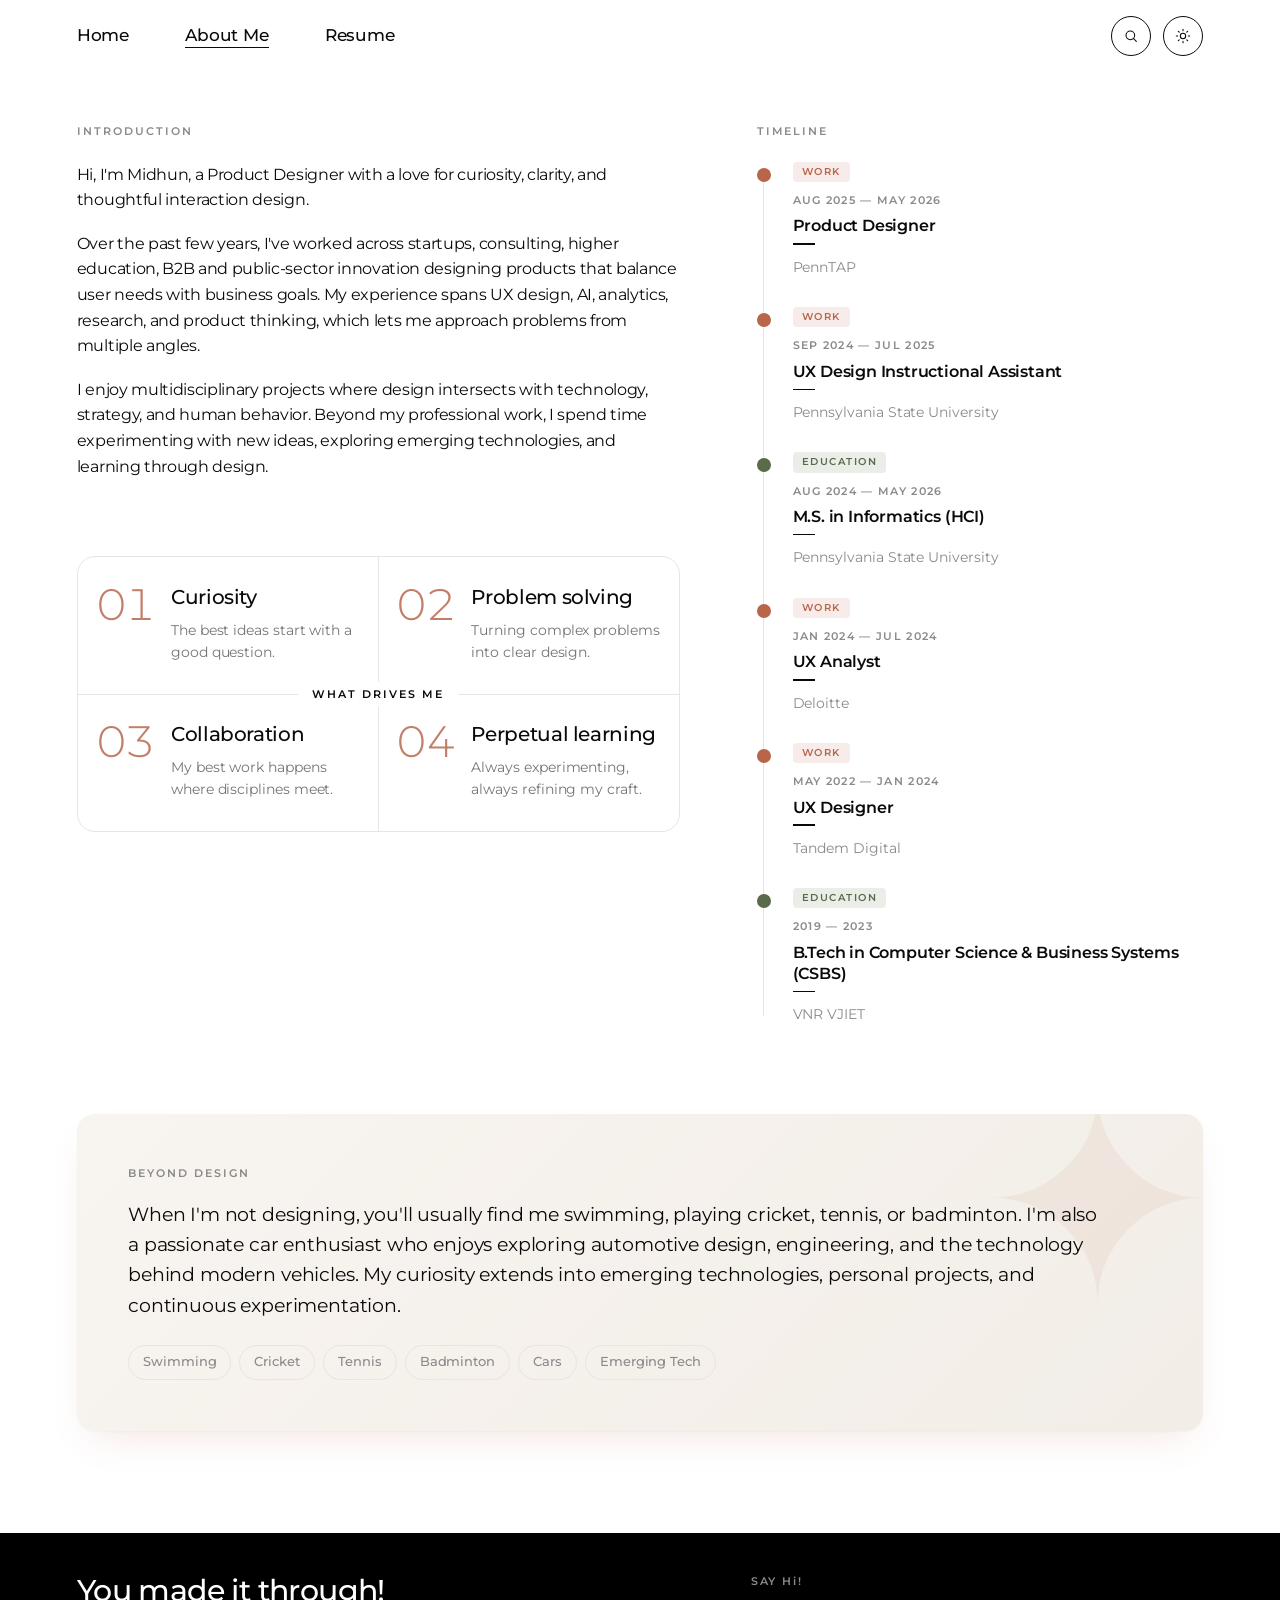
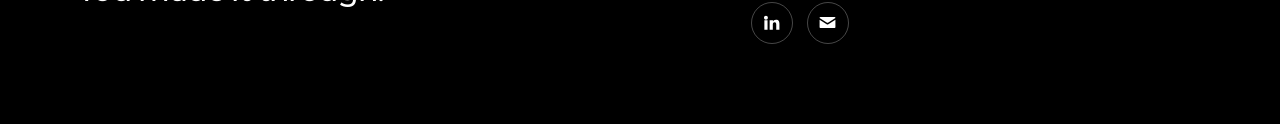
==== commit 9d37ad28: "Add search, tooltips, toasts and gliding tabs; drop the footer line Patterns from shadcn/ui, Radix a" ====
--- a/about.html
+++ b/about.html
@@ -13,8 +13,7 @@
     (function () {
       try {
         var saved = localStorage.getItem('theme');
-        var prefersDark = window.matchMedia && window.matchMedia('(prefers-color-scheme: dark)').matches;
-        var theme = saved || (prefersDark ? 'dark' : 'light');
+        var theme = saved || 'light';   // light by default; dark only once a visitor chooses it
         document.documentElement.setAttribute('data-theme', theme);
       } catch (e) {}
     })();
@@ -33,6 +32,7 @@
     })();
   </script>
   <script src="morphism/morphism.js" defer></script>
+  <script src="ui/ui.js" defer></script>
 
   <style>
     @import url('https://fonts.googleapis.com/css2?family=Montserrat:wght@300..700&display=swap');
@@ -456,11 +456,6 @@
       color: var(--footer-ink);
       margin-bottom: 10px;
     }
-    .footer-tagline {
-      font-size: 13px; color: var(--footer-ink);
-      font-weight: 400; letter-spacing: -0.005em;
-    }
-    .footer-tagline .heart { margin: 0 2px; }
     .footer-right h3 {
       font-size: 11px; font-weight: 600;
       letter-spacing: 0.18em; color: var(--footer-muted);
@@ -522,6 +517,7 @@
   <link rel="stylesheet" href="morphism/tokens.css" />
   <link rel="stylesheet" href="morphism/shell.css" />
   <link rel="stylesheet" href="morphism/about.css" />
+  <link rel="stylesheet" href="ui/ui.css" />
 </head>
 <body>
 
@@ -532,15 +528,20 @@
       <li><a href="about.html" class="active">About Me</a></li>
       <li><a href="SrinivasMidhun_Resume.pdf" target="_blank" rel="noopener">Resume</a></li>
     </ul>
-    <button class="theme-toggle" id="theme-toggle" aria-label="Toggle dark mode" type="button">
-      <svg class="icon-sun" viewBox="0 0 24 24" fill="none" stroke="currentColor" stroke-width="1.6" stroke-linecap="round" stroke-linejoin="round">
-        <circle cx="12" cy="12" r="4"/>
-        <path d="M12 2v2M12 20v2M4.93 4.93l1.41 1.41M17.66 17.66l1.41 1.41M2 12h2M20 12h2M4.93 19.07l1.41-1.41M17.66 6.34l1.41-1.41"/>
-      </svg>
-      <svg class="icon-moon" viewBox="0 0 24 24" fill="none" stroke="currentColor" stroke-width="1.6" stroke-linecap="round" stroke-linejoin="round">
-        <path d="M21 12.79A9 9 0 1 1 11.21 3 7 7 0 0 0 21 12.79z"/>
-      </svg>
-    </button>
+    <div class="ui-actions">
+      <button class="theme-toggle ui-search-btn" type="button" aria-label="Search" aria-haspopup="dialog" aria-keyshortcuts="Meta+K Control+K">
+        <svg viewBox="0 0 24 24" fill="none" stroke="currentColor" stroke-width="1.6" stroke-linecap="round" stroke-linejoin="round" aria-hidden="true"><circle cx="11" cy="11" r="6.5"/><path d="m20 20-4.1-4.1"/></svg>
+      </button>
+      <button class="theme-toggle" id="theme-toggle" aria-label="Toggle dark mode" type="button">
+        <svg class="icon-sun" viewBox="0 0 24 24" fill="none" stroke="currentColor" stroke-width="1.6" stroke-linecap="round" stroke-linejoin="round">
+          <circle cx="12" cy="12" r="4"/>
+          <path d="M12 2v2M12 20v2M4.93 4.93l1.41 1.41M17.66 17.66l1.41 1.41M2 12h2M20 12h2M4.93 19.07l1.41-1.41M17.66 6.34l1.41-1.41"/>
+        </svg>
+        <svg class="icon-moon" viewBox="0 0 24 24" fill="none" stroke="currentColor" stroke-width="1.6" stroke-linecap="round" stroke-linejoin="round">
+          <path d="M21 12.79A9 9 0 1 1 11.21 3 7 7 0 0 0 21 12.79z"/>
+        </svg>
+      </button>
+    </div>
   </nav>
 
   <!-- ── About Me ───────────────────────────────────── -->
@@ -677,7 +678,6 @@
   <footer>
     <div class="footer-left">
       <h2>You made it through!</h2>
-      <p class="footer-tagline">This website was vibe coded with <span class="heart">♥</span> in HTML, CSS and Js</p>
     </div>
     <div class="footer-right">
       <h3>SAY Hi!</h3>
--- a/morphism/tokens.css
+++ b/morphism/tokens.css
@@ -71,6 +71,7 @@
   --header-bg: #FFFFFF;
   --header-border: transparent;
   --header-shadow: none;
+  --menu-shadow: 0 18px 44px -16px rgba(0,0,0,.2);   /* flat has no shadows, but a menu must lift off the page */
 
   --track-bg: transparent;
   --track-shadow: inset 0 0 0 1px #E5E5E5;
@@ -162,6 +163,7 @@
   --border-subtle: #232320;
 
   --header-bg: #0A0A0B;
+  --menu-shadow: 0 18px 44px -16px rgba(0,0,0,.8);
 
   --track-shadow: inset 0 0 0 1px #232320;
   --seg-ink: #F2F2EE;
@@ -717,6 +719,9 @@
   --media-shadow: 0 0 0 1px rgba(255,255,255,.14), 0 10px 24px -12px rgba(0,0,0,.7);
 
   --hero-bg: #07090C;
+  /* the sheen only: on a dark page the hairline's colours wash out and it
+     reads as a stray grey seam where the band meets the page */
+  --hero-overlay: linear-gradient(180deg, rgba(255,255,255,.05) 0%, transparent 34%);
 
   --footer-bg: rgba(255,255,255,.035);
   --footer-layer: none;
@@ -803,6 +808,17 @@
   --radius-filter: 999px;
   --indicator: rgba(255,255,255,.95);
   --indicator-glow: none;
+  /* Header links. Clay has no crisp edges: a thin translucent rim on a pale
+     pill is glass's signature, so these carry no border at all and get
+     their depth from shading alone. The page you are on is a soft dimple
+     pressed into the clay (not terracotta — that already means "your
+     chosen style"); a hovered link is a small inflated bump. */
+  --nav-current-bg: #EDE3D9;
+  --nav-current-border: transparent;
+  --nav-current-shadow: inset 3px 4px 7px rgba(150,100,62,.3), inset -3px -3px 6px rgba(255,255,255,.9);
+  --nav-hover-bg: #FBF7F2;
+  --nav-hover-border: transparent;
+  --nav-hover-shadow: inset 1.5px 2px 3px rgba(255,255,255,.95), inset -2px -2.5px 5px rgba(150,100,62,.18), 0 5px 10px -5px rgba(122,78,46,.38);
 
   --icon-bg: #F8F2EB;
   --icon-border: rgba(255,255,255,.6);
@@ -903,6 +919,11 @@
   --icon-shadow-hover: inset 1.5px 2px 3px rgba(255,255,255,.08), inset -2px -2.5px 5px rgba(0,0,0,.36), 0 9px 16px -7px rgba(0,0,0,.62);
   --icon-ink: #F4EDE6;
 
+  --nav-current-bg: #221C19;
+  --nav-current-shadow: inset 3px 4px 7px rgba(0,0,0,.5), inset -2px -2px 5px rgba(255,255,255,.06);
+  --nav-hover-bg: #372E29;
+  --nav-hover-shadow: inset 1.5px 2px 3px rgba(255,255,255,.09), inset -2px -2.5px 5px rgba(0,0,0,.36), 0 5px 10px -5px rgba(0,0,0,.55);
+
   --card-bg: #2D2622;
   --card-border: rgba(255,255,255,.06);
   --card-border-hover: rgba(255,255,255,.09);
--- a/morphism/shell.css
+++ b/morphism/shell.css
@@ -49,14 +49,13 @@
 
 
 /* ── Header ──────────────────────────────────────────────────────────
-   Three columns: navigation | switcher | light-dark toggle. The two outer
-   columns share the leftover space equally, so the switcher sits on the
-   true centre of the bar, and neither side can ever run underneath it. */
+   Navigation on the left; the style picker and the light/dark toggle
+   together on the right, the two appearance controls side by side. */
 html[data-morphism] .site-header {
   display: grid;
-  grid-template-columns: minmax(0, 1fr) auto minmax(0, 1fr);
+  grid-template-columns: minmax(0, 1fr) auto auto;
   align-items: center;
-  column-gap: 24px;
+  column-gap: 12px;
   padding: 14px var(--side);          /* 14 + 44 + 14 = the same 72px bar */
   background: var(--header-base, var(--page-bg));
   isolation: isolate;
@@ -106,36 +105,154 @@
 html[data-morphism] .nav-links a { color: var(--text-primary); white-space: nowrap; }
 html[data-morphism] .nav-links a::after { background: var(--text-primary); }
 
-
-/* ── Morphism switcher ───────────────────────────────────────────────
-   One native radio group — Tab reaches it once, arrow keys move the
-   selection, and the checked state is announced — whose looks come
-   entirely from tokens. Each label is the full 44px hit area; the visible
-   key face is drawn inset inside it, so faces can have gaps and depth
-   while the targets stay abutting and full height. */
-.morph-switch { display: none; }
-
-html[data-morphism] .morph-switch {
-  display: flex;
-  justify-self: center;
+/* ── Navigation links in the material systems ────────────────────────
+   Flat keeps the hosted underline. In the four material systems the page
+   you are on sits in the system's own surface — the same pressed or
+   filled form as a chosen key — and the other links take the raised form
+   on hover. The surface is drawn around the text by ::before, 44px tall
+   like every other control in the bar, so no link moves and every target
+   grows. .nav-links is the home page's and About's list; .main-nav ul
+   the case studies'. */
+html[data-morphism]:not([data-morphism="flat"]) :is(.nav-links, .main-nav ul) a::before {
+  content: "";
+  position: absolute;
+  top: calc(50% - 1.5px);             /* the link box carries 3px of underline room below the text */
+  left: -0.75em;
+  right: -0.75em;
+  height: var(--control-h);
+  translate: 0 -50%;
+  z-index: -1;
+  border: 1px solid;
+  border-color: var(--nav-hover-border, var(--control-border));
+  border-radius: var(--radius-filter);
+  background: var(--nav-hover-bg, var(--control-bg));
+  box-shadow: var(--nav-hover-shadow, var(--control-shadow));
+  opacity: 0;
+  transition: opacity var(--transition-fast);
+}
+html[data-morphism]:not([data-morphism="flat"]) :is(.nav-links, .main-nav ul) a:is(:hover, :focus-visible)::before {
+  opacity: 1;
+}
+html[data-morphism]:not([data-morphism="flat"]) :is(.nav-links, .main-nav ul) a:is(.active, [aria-current="page"])::before {
+  opacity: 1;
+  border-color: var(--nav-current-border, var(--control-border-active));
+  background: var(--nav-current-bg, var(--control-bg-active));
+  box-shadow: var(--nav-current-shadow, var(--control-shadow-active));
+}
+/* the surface replaces the underline, and carries the focus ring */
+html[data-morphism]:not([data-morphism="flat"]) :is(.nav-links, .main-nav ul) a::after { display: none; }
+html[data-morphism]:not([data-morphism="flat"]) :is(.nav-links, .main-nav ul) a:focus-visible { outline: none; }
+html[data-morphism]:not([data-morphism="flat"]) :is(.nav-links, .main-nav ul) a:focus-visible::before {
+  outline: 2px solid var(--focus-ring);
+  outline-offset: 2px;
+}
+
+
+/* ── Style picker ────────────────────────────────────────────────────
+   One button beside light/dark names the current style and opens the
+   five. Inside is one native radio group: Tab lands on the chosen style,
+   arrow keys move the choice (and the page follows, live), the checked
+   option is announced, and Enter or Escape closes it. Every surface comes
+   from tokens, so the button and the menu are made of whichever material
+   is showing. */
+.style-picker { display: none; }
+
+html[data-morphism] .style-picker {
+  display: block;
   position: relative;
+  justify-self: end;
+}
+
+.style-btn {
+  display: inline-flex;
+  align-items: center;
+  gap: 8px;
+  height: var(--control-h);
+  padding: 0 14px 0 13px;
+  border: 1px solid;
+  border-color: var(--control-border);
+  border-radius: var(--radius-filter);
+  background: var(--control-bg);
+  box-shadow: var(--control-shadow);
+  color: var(--control-ink);
+  font: 500 14px/1 var(--font-sans);
+  letter-spacing: -0.01em;
+  white-space: nowrap;
+  cursor: pointer;
+  -webkit-tap-highlight-color: transparent;
+  transition: box-shadow var(--transition-fast), background-color var(--transition-fast),
+              border-color var(--transition-fast), color var(--transition-fast), scale var(--transition-fast);
+}
+.style-btn svg {
+  flex: none;
+  fill: none;
+  stroke: currentColor;
+  stroke-width: 1.6;
+  stroke-linecap: round;
+  stroke-linejoin: round;
+}
+.style-btn-icon { width: 16px; height: 16px; }
+.style-btn-chev { width: 12px; height: 12px; opacity: .7; transition: rotate var(--transition-fast); }
+.style-btn:hover {
+  border-color: var(--control-border-hover, var(--control-border));
+  background: var(--control-bg-hover);
+  box-shadow: var(--control-shadow-hover);
+}
+/* open: the button takes the system's pressed form, like a chosen filter */
+.style-btn[aria-expanded="true"] {
+  border-color: var(--control-border-active);
+  background: var(--control-bg-active);
+  box-shadow: var(--control-shadow-active);
+  color: var(--control-ink-active);
+}
+.style-btn[aria-expanded="true"] .style-btn-chev { rotate: 180deg; }
+.style-btn:active { scale: .97; }
+
+/* The menu: a raised panel of the system's own surface, frosted in glass. */
+.style-menu {
+  position: absolute;
+  top: calc(100% + 10px);
+  right: 0;
+  z-index: 20;
+  width: 248px;
+  padding: 6px;
+  border: 1px solid;
+  border-color: var(--border-subtle);
+  border-radius: var(--radius-large);
+  background: var(--surface-raised);
+  box-shadow: var(--menu-shadow, var(--shadow-large));
+  -webkit-backdrop-filter: var(--header-blur, none);
+          backdrop-filter: var(--header-blur, none);
+  animation: style-menu-in 160ms cubic-bezier(.2, .7, .3, 1);
+}
+.style-menu[hidden] { display: none; }
+@keyframes style-menu-in { from { opacity: 0; translate: 0 -4px; } }
+
+.morph-switch {
   margin: 0;
   padding: 0;
   border: 0;
   min-inline-size: 0;
+}
+.style-menu-title {
+  float: left;                        /* lets a legend lay out like any block */
+  width: 100%;
+  padding: 10px 14px 8px;
+  font: 600 10.5px/1 var(--font-sans);
+  letter-spacing: .14em;
+  text-transform: uppercase;
+  color: var(--text-secondary);
+}
+
+/* Each option is a full-width 44px row. Its face is drawn behind the text:
+   the system's raised key on hover, its pressed or filled key once chosen. */
+.morph-opt {
+  clear: both;
+  position: relative;
+  display: flex;
+  align-items: center;
   height: var(--control-h);
-  border-radius: var(--radius-track);
-  background: var(--track-bg);
-  box-shadow: var(--track-shadow);
-}
-
-.morph-opt {
-  position: relative;
-  display: inline-flex;
-  align-items: center;
-  justify-content: center;
-  height: 100%;
-  padding: 0 18px;
+  padding: 0 14px;
   cursor: pointer;
   font: 500 14px/1 var(--font-sans);
   letter-spacing: -0.01em;
@@ -145,32 +262,29 @@
   user-select: none;
   transition: color var(--transition-fast);
 }
-
-/* the key face */
 .morph-opt::before {
   content: "";
   position: absolute;
-  inset: 4px 2px;
+  inset: 2px 0;
   border: 1px solid;
   border-color: var(--seg-border, var(--control-border));
   border-radius: var(--radius-seg);
-  background: var(--seg-bg, var(--control-bg));
-  box-shadow: var(--seg-shadow, var(--control-shadow));
-  transition: box-shadow var(--transition-fast), background-color var(--transition-fast), scale var(--transition-fast);
-}
-.morph-opt:first-of-type::before { left: 4px; }
-.morph-opt:last-of-type::before  { right: 4px; }
+  background: var(--seg-bg-hover, var(--control-bg-hover));
+  box-shadow: var(--seg-shadow-hover, var(--control-shadow-hover));
+  opacity: 0;
+  transition: opacity var(--transition-fast);
+}
 
 /* the indicator lamp — only where the system has one (skeuomorphic) */
 .morph-opt::after {
   content: "";
   display: var(--indicator-display, none);
   position: absolute;
-  left: 50%;
-  bottom: 8px;
+  right: 16px;
+  top: 50%;
   width: 4px;
   height: 4px;
-  margin-left: -2px;
+  margin-top: -2px;
   border-radius: 50%;
   background: var(--seg-indicator, var(--indicator));
   box-shadow: var(--indicator-glow, none);
@@ -194,48 +308,35 @@
   pointer-events: none;
 }
 
-/* Only the chosen option is spelled out in full: "Glass" becomes
-   "Glassmorphism" when it is picked, and the word moves on when the
-   choice does. The name itself is the clearest selected state there is. */
-.morph-suffix { display: none; }
-.morph-opt:has(.morph-input:checked) .morph-suffix { display: inline; }
-
-.morph-opt:hover::before {
-  background: var(--seg-bg-hover, var(--control-bg-hover));
-  box-shadow: var(--seg-shadow-hover, var(--control-shadow-hover));
-}
+.morph-opt:hover::before { opacity: 1; }
 
 .morph-opt:has(.morph-input:checked) {
   color: var(--seg-ink-active, var(--control-ink-active));
   font-weight: var(--control-weight-active, 650);
 }
 .morph-opt:has(.morph-input:checked)::before {
+  opacity: 1;
   border-color: var(--seg-border-active, var(--control-border-active));
   background: var(--seg-bg-active, var(--control-bg-active));
   box-shadow: var(--seg-shadow-active, var(--control-shadow-active));
 }
 .morph-opt:has(.morph-input:checked)::after { opacity: 1; scale: 1; }
 
-.morph-opt:active::before { scale: .97; }
-
 .morph-opt:has(.morph-input:focus-visible)::before {
+  opacity: 1;
   outline: 2px solid var(--focus-ring);
-  outline-offset: 2px;
-}
-
-/* The accessible name is always the full name (aria-label on each radio),
-   and every short form is the start of it, so what you see is always
-   contained in what a screen reader or voice control hears. */
+  outline-offset: 1px;
+}
 
 
 /* ── First-visit hint ────────────────────────────────────────────────
-   Shown once, below the switcher, and gone after interaction or a few
-   seconds. The same sentence is the switcher's accessible description
+   Shown once, below the style button, and gone after interaction or a
+   few seconds. The same sentence is the button's accessible description
    permanently (aria-describedby), so nobody depends on seeing it. */
 .morph-hint {
   position: absolute;
   top: calc(100% + 12px);
-  left: 50%;
+  right: 0;
   z-index: 2;
   display: flex;
   align-items: center;
@@ -251,7 +352,7 @@
   letter-spacing: -0.005em;
   white-space: nowrap;
   opacity: 0;
-  translate: -50% -4px;
+  translate: 0 -4px;
   transition: opacity 220ms ease, translate 220ms ease;
 }
 html[data-morphism="glass"] .morph-hint {
@@ -260,7 +361,7 @@
           backdrop-filter: blur(16px);
 }
 html[data-morphism="glass"][data-theme="dark"] .morph-hint { background: rgba(22,26,31,.9); }
-.morph-hint.is-visible { opacity: 1; translate: -50% 0; }
+.morph-hint.is-visible { opacity: 1; translate: 0 0; }
 .morph-hint[hidden] { display: none; }
 
 .morph-hint-close {
@@ -364,75 +465,22 @@
   animation-timing-function: cubic-bezier(.4, 0, .2, 1);
 }
 
-/* The switcher is lifted out of that fade so its keys can move. The keys
-   re-flow when the long name changes hands, so each one slides from its
-   old place to its new one, and the word itself — "morphism", or "design"
-   for Flat — travels across to the option just chosen. */
-html[data-morphism] .morph-switch { view-transition-name: morph-track; }
-.morph-opt:nth-of-type(1) { view-transition-name: morph-opt-1; }
-.morph-opt:nth-of-type(2) { view-transition-name: morph-opt-2; }
-.morph-opt:nth-of-type(3) { view-transition-name: morph-opt-3; }
-.morph-opt:nth-of-type(4) { view-transition-name: morph-opt-4; }
-.morph-opt:nth-of-type(5) { view-transition-name: morph-opt-5; }
-.morph-opt:has(.morph-input:checked) .morph-suffix { view-transition-name: morph-suffix; }
-
-/* A key's snapshot keeps its natural size while its box moves and
-   resizes, so the label never stretches or zooms on the way. */
-::view-transition-old(morph-opt-1), ::view-transition-new(morph-opt-1),
-::view-transition-old(morph-opt-2), ::view-transition-new(morph-opt-2),
-::view-transition-old(morph-opt-3), ::view-transition-new(morph-opt-3),
-::view-transition-old(morph-opt-4), ::view-transition-new(morph-opt-4),
-::view-transition-old(morph-opt-5), ::view-transition-new(morph-opt-5) {
-  inline-size: auto;
-  block-size: auto;
-}
-/* the track only changes width: stretch it sideways, never taller */
-::view-transition-old(morph-track), ::view-transition-new(morph-track) {
-  block-size: 100%;
-}
-
 
 /* ── Responsive header ───────────────────────────────────────────────
-   Laptops: one line down to 1100px, with the navigation and the keys
-   tightening a step at a time rather than the bar breaking early. */
+   One row at every size; the navigation tightens a step at a time. */
 @media (max-width: 1439px) {
   html[data-morphism] .site-header .nav-links { gap: 40px; }
-  .morph-opt { padding: 0 16px; }
 }
 @media (max-width: 1279px) {
   html[data-morphism] .site-header .nav-links { gap: 32px; }
-  .morph-opt { padding: 0 12px; }
-}
-
-/* Tablets: the bar cannot hold all three on one line, so the switcher
-   takes its own full-width row — still in the header, never behind a
-   menu. */
-@media (max-width: 1099px) {
-  html[data-morphism] .site-header {
-    grid-template-columns: minmax(0, 1fr) auto;
-    grid-template-areas: "nav toggle" "switch switch";
-    row-gap: 10px;
-    padding-top: 10px;
-    padding-bottom: 12px;
-  }
-  html[data-morphism] .site-nav     { grid-area: nav; }
-  html[data-morphism] .theme-toggle { grid-area: toggle; }
-  html[data-morphism] .morph-switch { grid-area: switch; justify-self: stretch; }
-  .morph-opt { flex: 1 1 auto; padding: 0 10px; }
-}
-
-/* Phones: no switcher. Five options with one spelled out in full cannot
-   fit a phone without cramming, and a second header row would cost every
-   screen 54px for something most phone visitors never touch. Phones get
-   the default system (or whatever was chosen on a larger screen of the
-   same device), and the header is the single row it always was. */
+}
+
+/* Phones: no style picker. Phones get the default system (or whatever was
+   chosen on a larger screen of the same device), and the header keeps
+   just the navigation and the light/dark toggle. */
 @media (max-width: 639px) {
-  html[data-morphism] .site-header {
-    grid-template-areas: "nav toggle";
-    padding-top: 14px;
-    padding-bottom: 14px;
-  }
-  html[data-morphism] .morph-switch { display: none; }
+  html[data-morphism] .site-header { grid-template-columns: minmax(0, 1fr) auto; }
+  html[data-morphism] .style-picker { display: none; }
 }
 @media (max-width: 720px) {
   html[data-morphism] .site-header .nav-links { gap: 28px; }
@@ -445,10 +493,13 @@
 
 @media (prefers-reduced-motion: reduce) {
   .morph-opt, .morph-opt::before, .morph-opt::after,
+  .style-btn, .style-btn-chev,
   .morph-hint, html[data-morphism] .theme-toggle,
   html[data-morphism] :is(.site-header, .main-nav)::before,
+  html[data-morphism] :is(.nav-links, .main-nav ul) a::before,
   html[data-morphism] :is(.footer-links, .footer-right ul) a { transition: none; }
-  .morph-opt:active::before,
+  .style-menu { animation: none; }
+  .style-btn:active,
   html[data-morphism] .theme-toggle:active,
   html[data-morphism] :is(.footer-links, .footer-right ul) a:active { scale: none; }
   html[data-morphism] :is(.footer-links, .footer-right ul) a:hover,
--- a/ui/ui.css
+++ b/ui/ui.css
@@ -0,0 +1,525 @@
+/* ══════════════════════════════════════════════════════════════════════
+   UI — the small components every page shares, loaded after each page's
+   own styles and the morphism layer.
+
+   Where they come from (all rebuilt here in plain CSS and JS, since the
+   site has no React or Tailwind):
+     shadcn/ui  look: tooltip, toast, command menu, kbd, hover card, badge
+     Radix      behaviour: delays, keyboard, focus and dismissal rules
+     RareUI     motion: the springy tooltip pop, the gliding tab pill
+                (Animated Tab), the light sweep (Glass Shimmer Button)
+
+   Colours come only from what the page already has: a case study's own
+   --bg / --ink / --rule, or the active style's tokens when html carries
+   data-morphism. So each piece follows light/dark and all five styles,
+   with nothing new to maintain.
+   ══════════════════════════════════════════════════════════════════════ */
+
+:root {
+  --ui-ink:     var(--text-primary, var(--ink, #0A0A0A));
+  --ui-ground:  var(--page-bg, var(--bg, #FFFFFF));
+  --ui-muted:   var(--text-secondary, var(--muted, #6B6B68));
+  --ui-soft:    var(--text-muted, var(--muted, #8A8A8A));
+  --ui-hover:   var(--surface-secondary, var(--hover-bg, #F5F5F4));
+
+  /* a popover is the style menu's panel: same surface, edge, radius, lift */
+  --ui-pop-bg:     var(--surface-raised, var(--bg, #FFFFFF));
+  --ui-pop-border: var(--border-subtle, var(--rule, #E5E5E5));
+  --ui-pop-radius: var(--radius-large, 12px);
+  --ui-pop-shadow: var(--menu-shadow, var(--ui-lift));
+  --ui-pop-blur:   var(--header-blur, none);
+  --ui-lift: 0 18px 44px -16px rgba(0, 0, 0, .2), 0 2px 6px -2px rgba(0, 0, 0, .06);
+
+  /* RareUI's springs, as curves: the pill (stiffness 320, damping 32)
+     settles without overshoot; the tooltip (260 / 20) overshoots a touch. */
+  --ui-glide: cubic-bezier(.32, .72, 0, 1);
+  --ui-pop:   cubic-bezier(.34, 1.4, .64, 1);
+  --ui-out:   cubic-bezier(.2, .7, .3, 1);
+}
+[data-theme="dark"] {
+  --ui-lift: 0 18px 44px -16px rgba(0, 0, 0, .8), 0 0 0 1px rgba(255, 255, 255, .02);
+}
+
+
+/* ── Kbd (shadcn) ────────────────────────────────────────────────── */
+.ui-kbd {
+  display: inline-flex;
+  align-items: center;
+  justify-content: center;
+  min-width: 20px;
+  height: 20px;
+  padding: 0 5px;
+  border-radius: 5px;
+  background: color-mix(in srgb, currentColor 10%, transparent);
+  font: 500 11px/1 var(--font-sans, system-ui, sans-serif);
+  letter-spacing: 0;
+  color: inherit;
+  white-space: nowrap;
+}
+.ui-kbd + .ui-kbd { margin-left: 3px; }
+
+
+/* ── Tooltip (shadcn look, Radix timing, RareUI pop) ─────────────── */
+.ui-tip {
+  position: fixed;
+  top: 0;
+  left: 0;
+  z-index: 1000;
+  display: flex;
+  align-items: center;
+  gap: 8px;
+  padding: 6px 10px;
+  border-radius: 8px;
+  background: var(--ui-ink);
+  color: var(--ui-ground);
+  font: 500 12px/1.2 var(--font-sans, system-ui, sans-serif);
+  letter-spacing: -0.005em;
+  white-space: nowrap;
+  pointer-events: none;
+  opacity: 0;
+  visibility: hidden;
+  box-shadow: 0 6px 16px -6px rgba(0, 0, 0, .3);
+}
+.ui-tip .ui-kbd { background: color-mix(in srgb, var(--ui-ground) 18%, transparent); }
+.ui-tip-arrow {
+  position: absolute;
+  left: var(--arrow-x, 50%);
+  width: 8px;
+  height: 8px;
+  margin-left: -4px;
+  background: inherit;
+  rotate: 45deg;
+  border-radius: 1.5px;
+}
+.ui-tip[data-side="top"] .ui-tip-arrow    { bottom: -3px; }
+.ui-tip[data-side="bottom"] .ui-tip-arrow { top: -3px; }
+.ui-tip[data-state="open"] {
+  opacity: 1;
+  visibility: visible;
+  animation: ui-tip-in 220ms var(--ui-pop);
+}
+.ui-tip[data-side="top"]    { transform-origin: var(--arrow-x, 50%) 100%; --ui-from: 4px; }
+.ui-tip[data-side="bottom"] { transform-origin: var(--arrow-x, 50%) 0;    --ui-from: -4px; }
+@keyframes ui-tip-in {
+  from { opacity: 0; scale: .9; translate: 0 var(--ui-from, 4px); }
+}
+
+
+/* ── Hover card: the next project, before you go (shadcn / Radix) ── */
+.ui-hovercard {
+  position: absolute;
+  top: 0;
+  left: 0;
+  z-index: 900;
+  width: 296px;
+  padding: 8px;
+  border: 1px solid;
+  border-color: var(--ui-pop-border);
+  border-radius: calc(var(--ui-pop-radius) + 4px);
+  background: var(--ui-pop-bg);
+  box-shadow: var(--ui-pop-shadow);
+  -webkit-backdrop-filter: var(--ui-pop-blur);
+          backdrop-filter: var(--ui-pop-blur);
+  color: var(--ui-ink);
+  pointer-events: none;
+  opacity: 0;
+  visibility: hidden;
+}
+.ui-hovercard[data-state="open"] {
+  opacity: 1;
+  visibility: visible;
+  animation: ui-card-in 240ms var(--ui-out);
+}
+.ui-hovercard[data-side="top"]    { transform-origin: 24px 100%; --ui-from: 6px; }
+.ui-hovercard[data-side="bottom"] { transform-origin: 24px 0;    --ui-from: -6px; }
+@keyframes ui-card-in {
+  from { opacity: 0; scale: .96; translate: 0 var(--ui-from, 6px); }
+}
+.ui-hovercard-media {
+  display: block;
+  width: 100%;
+  aspect-ratio: 16 / 10;
+  border-radius: var(--ui-pop-radius);
+  overflow: hidden;
+  background: var(--ui-hover);
+}
+.ui-hovercard-media img { display: block; width: 100%; height: 100%; object-fit: cover; }
+.ui-hovercard-body { padding: 12px 8px 6px; }
+.ui-hovercard-eyebrow {
+  display: block;
+  margin-bottom: 6px;
+  font: 600 10.5px/1 var(--font-sans, system-ui, sans-serif);
+  letter-spacing: .14em;
+  text-transform: uppercase;
+  color: var(--ui-soft);
+}
+.ui-hovercard-title { display: block; font-size: 16px; font-weight: 500; letter-spacing: -0.01em; }
+.ui-hovercard-line { display: block; margin-top: 3px; font-size: 13.5px; line-height: 1.45; color: var(--ui-muted); }
+
+
+/* ── Toast (shadcn's Sonner look, Radix's rules) ─────────────────── */
+.ui-toaster {
+  position: fixed;
+  left: 50%;
+  bottom: max(24px, env(safe-area-inset-bottom));
+  z-index: 1100;
+  width: min(440px, calc(100vw - 32px));
+  translate: -50% 0;
+  pointer-events: none;
+}
+.ui-toast {
+  display: flex;
+  align-items: center;
+  gap: 12px;
+  padding: 14px 14px 14px 16px;
+  border: 1px solid;
+  border-color: var(--ui-pop-border);
+  border-radius: var(--ui-pop-radius);
+  background: var(--ui-pop-bg);
+  box-shadow: var(--ui-pop-shadow);
+  -webkit-backdrop-filter: var(--ui-pop-blur);
+          backdrop-filter: var(--ui-pop-blur);
+  color: var(--ui-ink);
+  font: 400 14px/1.4 var(--font-sans, system-ui, sans-serif);
+  pointer-events: auto;
+  animation: ui-toast-in 420ms cubic-bezier(.21, 1.02, .73, 1);
+}
+.ui-toast.is-leaving { animation: ui-toast-out 200ms ease-in forwards; }
+@keyframes ui-toast-in  { from { opacity: 0; translate: 0 16px; scale: .97; } }
+@keyframes ui-toast-out { to   { opacity: 0; translate: 0 8px;  scale: .98; } }
+.ui-toast-icon {
+  flex: none;
+  display: grid;
+  place-items: center;
+  width: 22px;
+  height: 22px;
+  border-radius: 50%;
+  background: var(--ui-ink);
+  color: var(--ui-ground);
+}
+.ui-toast-icon svg { width: 12px; height: 12px; }
+.ui-toast-text { flex: 1 1 auto; min-width: 0; }
+.ui-toast-title { display: block; font-weight: 500; letter-spacing: -0.005em; }
+.ui-toast-desc {
+  display: block;
+  margin-top: 1px;
+  font-size: 13px;
+  color: var(--ui-muted);
+  overflow-wrap: anywhere;            /* an email address is shown whole, never cut */
+}
+.ui-toast-action {
+  flex: none;
+  display: inline-flex;
+  align-items: center;
+  height: 32px;
+  padding: 0 12px;
+  border: 1px solid;
+  border-color: var(--ui-pop-border);
+  border-radius: 999px;
+  background: transparent;
+  color: var(--ui-ink);
+  font: 500 12.5px/1 var(--font-sans, system-ui, sans-serif);
+  text-decoration: none;
+  white-space: nowrap;
+  cursor: pointer;
+  transition: background-color 160ms ease, border-color 160ms ease;
+}
+.ui-toast-action:hover { background: var(--ui-hover); border-color: var(--ui-ink); }
+.ui-toast-action:focus-visible { outline: 2px solid var(--ui-ink); outline-offset: 2px; }
+
+
+/* ── Search button: an icon button like light/dark, beside it ────── */
+.ui-actions {
+  display: flex;
+  align-items: center;
+  gap: 12px;
+  margin-left: auto;
+  flex-shrink: 0;
+}
+html[data-morphism] .site-header > .ui-actions { margin-left: 0; justify-self: end; }
+.ui-actions .theme-toggle { margin-left: 0 !important; }
+.ui-search-btn svg { width: 16px; height: 16px; }
+/* Phones have no keyboard shortcut and no room: like the style picker,
+   the button is for 640px and up. */
+@media (max-width: 639px) { .ui-search-btn { display: none !important; } }
+
+
+/* ── Command menu (shadcn Command in a Radix-style dialog) ───────── */
+.ui-cmd {
+  position: fixed;
+  inset: 0;
+  width: 100%;
+  max-width: none;
+  height: 100%;
+  max-height: none;
+  margin: 0;
+  padding: min(16vh, 140px) 16px 16px;
+  border: 0;
+  background: transparent;
+  color: var(--ui-ink);
+  overflow: hidden;
+}
+.ui-cmd:not([open]) { display: none; }
+.ui-cmd::backdrop {
+  background: rgba(10, 10, 10, .28);
+  -webkit-backdrop-filter: blur(3px);
+          backdrop-filter: blur(3px);
+  animation: ui-fade-in 200ms ease;
+}
+[data-theme="dark"] .ui-cmd::backdrop { background: rgba(0, 0, 0, .55); }
+.ui-cmd[open] .ui-cmd-panel { animation: ui-cmd-in 260ms var(--ui-out); }
+.ui-cmd.is-closing .ui-cmd-panel { animation: ui-cmd-out 150ms ease-in forwards; }
+.ui-cmd.is-closing::backdrop { animation: ui-fade-out 150ms ease-in forwards; }
+@keyframes ui-cmd-in  { from { opacity: 0; scale: .97; translate: 0 -8px; } }
+@keyframes ui-cmd-out { to   { opacity: 0; scale: .98; translate: 0 -4px; } }
+@keyframes ui-fade-in  { from { opacity: 0; } }
+@keyframes ui-fade-out { to   { opacity: 0; } }
+
+.ui-cmd-panel {
+  display: flex;
+  flex-direction: column;
+  width: min(600px, 100%);
+  max-height: min(560px, calc(100dvh - 32px - min(16vh, 140px)));
+  margin: 0 auto;
+  border: 1px solid;
+  border-color: var(--ui-pop-border);
+  border-radius: calc(var(--ui-pop-radius) + 4px);
+  background: var(--ui-pop-bg);
+  box-shadow: var(--ui-pop-shadow), 0 32px 80px -24px rgba(0, 0, 0, .28);
+  -webkit-backdrop-filter: var(--ui-pop-blur);
+          backdrop-filter: var(--ui-pop-blur);
+  overflow: hidden;
+  font-family: var(--font-sans, system-ui, sans-serif);
+}
+
+.ui-cmd-search {
+  display: flex;
+  align-items: center;
+  gap: 12px;
+  height: 56px;
+  padding: 0 16px 0 18px;
+  border-bottom: 1px solid var(--ui-pop-border);
+  flex: none;
+}
+.ui-cmd-search > svg { width: 18px; height: 18px; flex: none; color: var(--ui-soft); }
+.ui-cmd-input {
+  flex: 1 1 auto;
+  min-width: 0;
+  height: 100%;
+  border: 0;
+  outline: 0;
+  background: transparent;
+  color: var(--ui-ink);
+  font: 400 16px/1 var(--font-sans, system-ui, sans-serif);   /* 16px: iOS zooms into anything smaller */
+  letter-spacing: -0.005em;
+}
+.ui-cmd-input::placeholder { color: var(--ui-soft); opacity: 1; }
+.ui-cmd-search .ui-kbd { color: var(--ui-soft); }
+
+.ui-cmd-list {
+  flex: 1 1 auto;
+  min-height: 0;
+  padding: 6px;
+  overflow-y: auto;
+  overscroll-behavior: contain;
+  scroll-padding: 34px 0 6px;
+  scrollbar-width: thin;
+}
+.ui-cmd-group + .ui-cmd-group { margin-top: 4px; }
+.ui-cmd-heading {
+  padding: 12px 12px 6px;
+  font: 600 10.5px/1 var(--font-sans, system-ui, sans-serif);
+  letter-spacing: .14em;
+  text-transform: uppercase;
+  color: var(--ui-soft);
+}
+.ui-cmd-item {
+  position: relative;
+  display: flex;
+  align-items: center;
+  gap: 12px;
+  min-height: 44px;
+  padding: 8px 12px;
+  border-radius: var(--radius-medium, 10px);
+  font-size: 14px;
+  line-height: 1.3;
+  cursor: pointer;
+  user-select: none;
+  scroll-margin: 6px 0;
+}
+.ui-cmd-item[aria-selected="true"] { background: var(--ui-hover); }
+.ui-cmd-item[aria-selected="true"]::before {      /* RareUI-style: a small rail marks the row */
+  content: "";
+  position: absolute;
+  left: 0;
+  top: 12px;
+  bottom: 12px;
+  width: 2px;
+  border-radius: 2px;
+  background: var(--ui-ink);
+}
+.ui-cmd-icon {
+  flex: none;
+  display: grid;
+  place-items: center;
+  width: 46px;                  /* the same slot as a project's picture, so every label lines up */
+  height: 29px;
+  border: 1px solid var(--ui-pop-border);
+  border-radius: 6px;
+  color: var(--ui-muted);
+}
+.ui-cmd-icon svg { width: 15px; height: 15px; }
+.ui-cmd-thumb {
+  flex: none;
+  width: 46px;
+  height: 29px;
+  border-radius: 6px;
+  overflow: hidden;
+  background: var(--ui-hover);
+  box-shadow: 0 0 0 1px var(--ui-pop-border);
+}
+.ui-cmd-thumb img { display: block; width: 100%; height: 100%; object-fit: cover; }
+.ui-cmd-text { flex: 1 1 auto; min-width: 0; display: flex; flex-direction: column; gap: 2px; }
+.ui-cmd-label { font-weight: 500; letter-spacing: -0.005em; color: var(--ui-ink); }
+.ui-cmd-sub {
+  font-size: 12.5px;
+  color: var(--ui-muted);
+  overflow: hidden;
+  text-overflow: ellipsis;
+  white-space: nowrap;
+}
+.ui-cmd-label mark { background: none; color: inherit; text-decoration: underline; text-decoration-thickness: 1.5px; text-underline-offset: 3px; }
+.ui-cmd-meta { flex: none; display: flex; align-items: center; gap: 6px; color: var(--ui-soft); font-size: 12px; }
+.ui-cmd-meta svg { width: 14px; height: 14px; }
+.ui-cmd-enter { opacity: 0; transition: opacity 120ms ease; }
+.ui-cmd-item[aria-selected="true"] .ui-cmd-enter { opacity: 1; }
+
+/* Badge (shadcn, outline variant) */
+.ui-badge {
+  display: inline-flex;
+  align-items: center;
+  height: 20px;
+  padding: 0 8px;
+  border: 1px solid var(--ui-pop-border);
+  border-radius: 999px;
+  font: 500 11px/1 var(--font-sans, system-ui, sans-serif);
+  color: var(--ui-muted);
+  white-space: nowrap;
+}
+
+.ui-cmd-empty {
+  padding: 40px 16px 44px;
+  text-align: center;
+  font-size: 14px;
+  color: var(--ui-muted);
+}
+.ui-cmd-foot {
+  display: flex;
+  align-items: center;
+  gap: 18px;
+  height: 44px;
+  padding: 0 16px;
+  border-top: 1px solid var(--ui-pop-border);
+  font-size: 12px;
+  color: var(--ui-soft);
+  flex: none;
+}
+.ui-cmd-foot span { display: inline-flex; align-items: center; gap: 6px; }
+.ui-cmd-foot .ui-cmd-brand { margin-left: auto; }
+@media (max-width: 639px) {
+  .ui-cmd { padding-top: 12px; }
+  .ui-cmd-foot { display: none; }
+}
+html.ui-locked { overflow: hidden; }
+
+
+/* ── Gliding pill (RareUI Animated Tab) ──────────────────────────────
+   A copy of the buttons, in their chosen look, sits over the real ones and
+   is clipped to the chosen button's shape. Moving the clip moves the pill,
+   and the label colour changes exactly where the pill is, mid-glide too.
+   The real buttons keep the unchosen look; the copy is inert. */
+.ui-glide {
+  position: absolute;
+  inset: 0;
+  z-index: 1;
+  display: flex;
+  flex-wrap: inherit;
+  align-items: inherit;
+  justify-content: inherit;
+  gap: inherit;
+  padding: inherit;
+  background: var(--ui-glide-bg, var(--ui-ink));
+  clip-path: inset(0 100% 100% 0 round 999px);
+  pointer-events: none;
+  transition: clip-path 440ms var(--ui-glide);
+}
+.ui-glide.is-instant { transition: none; }
+.ui-glide > * {
+  background: transparent !important;
+  border-color: transparent !important;
+  box-shadow: none !important;
+  transition: none !important;
+}
+
+/* Executive Dashboard's and FloodLens's comparison toggle, in every style */
+.ba-toggle.ui-has-glide { position: relative; --ui-glide-bg: var(--accent); }
+/* !important: the dark styles colour the chosen label at higher specificity */
+.ba-toggle.ui-has-glide > button.active { background: transparent !important; color: var(--muted) !important; }
+
+/* The home page's filters glide in Flat. In the four material styles the
+   chips are keys, and keys press and release rather than slide. */
+.filters.ui-has-glide { position: relative; --ui-glide-bg: var(--control-bg-active); }
+html:not([data-morphism="flat"]) .filters > .ui-glide { display: none; }
+html[data-morphism="flat"] .filters.ui-has-glide > .filter-btn.active {
+  border-color: var(--control-border);
+  background: var(--control-bg);
+  color: var(--control-ink);
+}
+
+
+/* ── Section bar: one underline that travels (shadcn Tabs, line) ─── */
+.section-nav-inner.ui-has-bar { position: relative; }
+.section-nav-inner.ui-has-bar a.active::before { opacity: 0; }
+.ui-sn-bar {
+  position: absolute;
+  top: 0;
+  left: 0;
+  height: 1.5px;
+  width: 0;
+  background: var(--ink);
+  border-radius: 1px;
+  pointer-events: none;
+  opacity: 0;
+  transition: translate 460ms var(--ui-glide), width 460ms var(--ui-glide), opacity 200ms ease;
+}
+.ui-sn-bar.is-visible { opacity: 1; }
+.ui-sn-bar.is-instant { transition: opacity 200ms ease; }
+
+
+/* ── Light sweep on the live-product buttons (RareUI Glass Shimmer) ─ */
+.live-cta:not(.ghost) { position: relative; overflow: hidden; isolation: isolate; }
+.live-cta:not(.ghost)::after {
+  content: "";
+  position: absolute;
+  inset: 0;
+  z-index: -1;
+  background: linear-gradient(105deg, transparent 32%, rgba(255, 255, 255, .38) 50%, transparent 68%);
+  translate: -110% 0;
+  pointer-events: none;
+}
+.live-cta:not(.ghost):is(:hover, :focus-visible)::after {
+  translate: 110% 0;
+  transition: translate 900ms cubic-bezier(.4, 0, .2, 1);
+}
+.live-cta:not(.ghost) > * { position: relative; }
+
+
+/* ── Reduced motion: everything still works, nothing travels ─────── */
+@media (prefers-reduced-motion: reduce) {
+  .ui-tip[data-state="open"], .ui-hovercard[data-state="open"],
+  .ui-toast, .ui-toast.is-leaving,
+  .ui-cmd[open] .ui-cmd-panel, .ui-cmd.is-closing .ui-cmd-panel,
+  .ui-cmd::backdrop, .ui-cmd.is-closing::backdrop { animation-duration: 1ms; }
+  .ui-glide, .ui-sn-bar { transition: none; }
+  .live-cta:not(.ghost)::after { display: none; }
+}
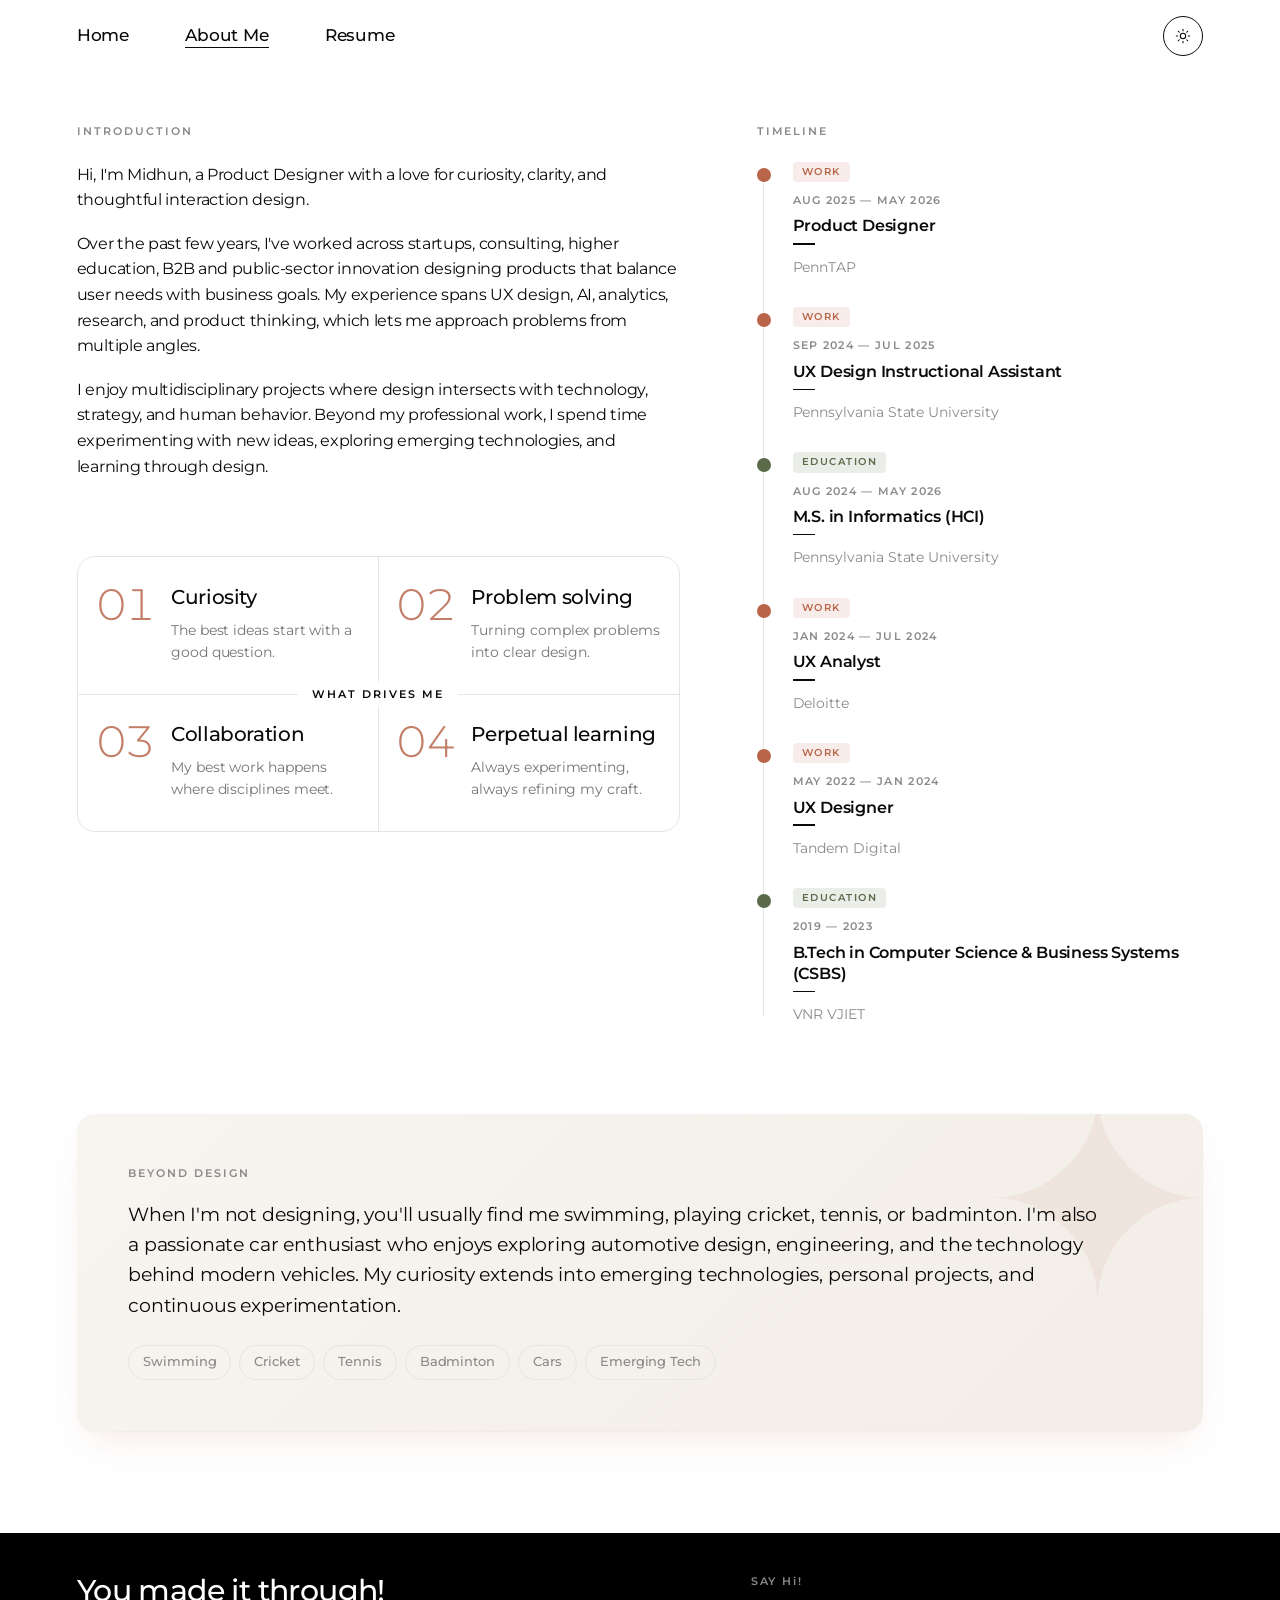
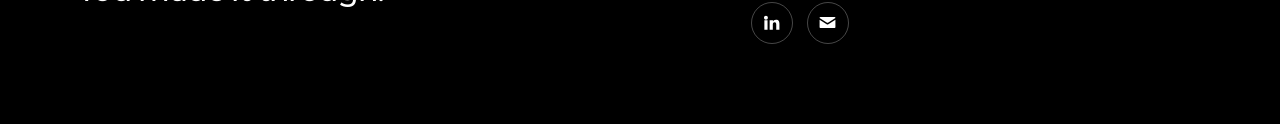
==== commit 4e3ab017: "Remove the search, tooltips, toasts and gliding tabs again Undoes the component layer from 9d37ad2, " ====
--- a/about.html
+++ b/about.html
@@ -32,7 +32,6 @@
     })();
   </script>
   <script src="morphism/morphism.js" defer></script>
-  <script src="ui/ui.js" defer></script>
 
   <style>
     @import url('https://fonts.googleapis.com/css2?family=Montserrat:wght@300..700&display=swap');
@@ -517,7 +516,6 @@
   <link rel="stylesheet" href="morphism/tokens.css" />
   <link rel="stylesheet" href="morphism/shell.css" />
   <link rel="stylesheet" href="morphism/about.css" />
-  <link rel="stylesheet" href="ui/ui.css" />
 </head>
 <body>
 
@@ -528,20 +526,15 @@
       <li><a href="about.html" class="active">About Me</a></li>
       <li><a href="SrinivasMidhun_Resume.pdf" target="_blank" rel="noopener">Resume</a></li>
     </ul>
-    <div class="ui-actions">
-      <button class="theme-toggle ui-search-btn" type="button" aria-label="Search" aria-haspopup="dialog" aria-keyshortcuts="Meta+K Control+K">
-        <svg viewBox="0 0 24 24" fill="none" stroke="currentColor" stroke-width="1.6" stroke-linecap="round" stroke-linejoin="round" aria-hidden="true"><circle cx="11" cy="11" r="6.5"/><path d="m20 20-4.1-4.1"/></svg>
-      </button>
-      <button class="theme-toggle" id="theme-toggle" aria-label="Toggle dark mode" type="button">
-        <svg class="icon-sun" viewBox="0 0 24 24" fill="none" stroke="currentColor" stroke-width="1.6" stroke-linecap="round" stroke-linejoin="round">
-          <circle cx="12" cy="12" r="4"/>
-          <path d="M12 2v2M12 20v2M4.93 4.93l1.41 1.41M17.66 17.66l1.41 1.41M2 12h2M20 12h2M4.93 19.07l1.41-1.41M17.66 6.34l1.41-1.41"/>
-        </svg>
-        <svg class="icon-moon" viewBox="0 0 24 24" fill="none" stroke="currentColor" stroke-width="1.6" stroke-linecap="round" stroke-linejoin="round">
-          <path d="M21 12.79A9 9 0 1 1 11.21 3 7 7 0 0 0 21 12.79z"/>
-        </svg>
-      </button>
-    </div>
+    <button class="theme-toggle" id="theme-toggle" aria-label="Toggle dark mode" type="button">
+      <svg class="icon-sun" viewBox="0 0 24 24" fill="none" stroke="currentColor" stroke-width="1.6" stroke-linecap="round" stroke-linejoin="round">
+        <circle cx="12" cy="12" r="4"/>
+        <path d="M12 2v2M12 20v2M4.93 4.93l1.41 1.41M17.66 17.66l1.41 1.41M2 12h2M20 12h2M4.93 19.07l1.41-1.41M17.66 6.34l1.41-1.41"/>
+      </svg>
+      <svg class="icon-moon" viewBox="0 0 24 24" fill="none" stroke="currentColor" stroke-width="1.6" stroke-linecap="round" stroke-linejoin="round">
+        <path d="M21 12.79A9 9 0 1 1 11.21 3 7 7 0 0 0 21 12.79z"/>
+      </svg>
+    </button>
   </nav>
 
   <!-- ── About Me ───────────────────────────────────── -->
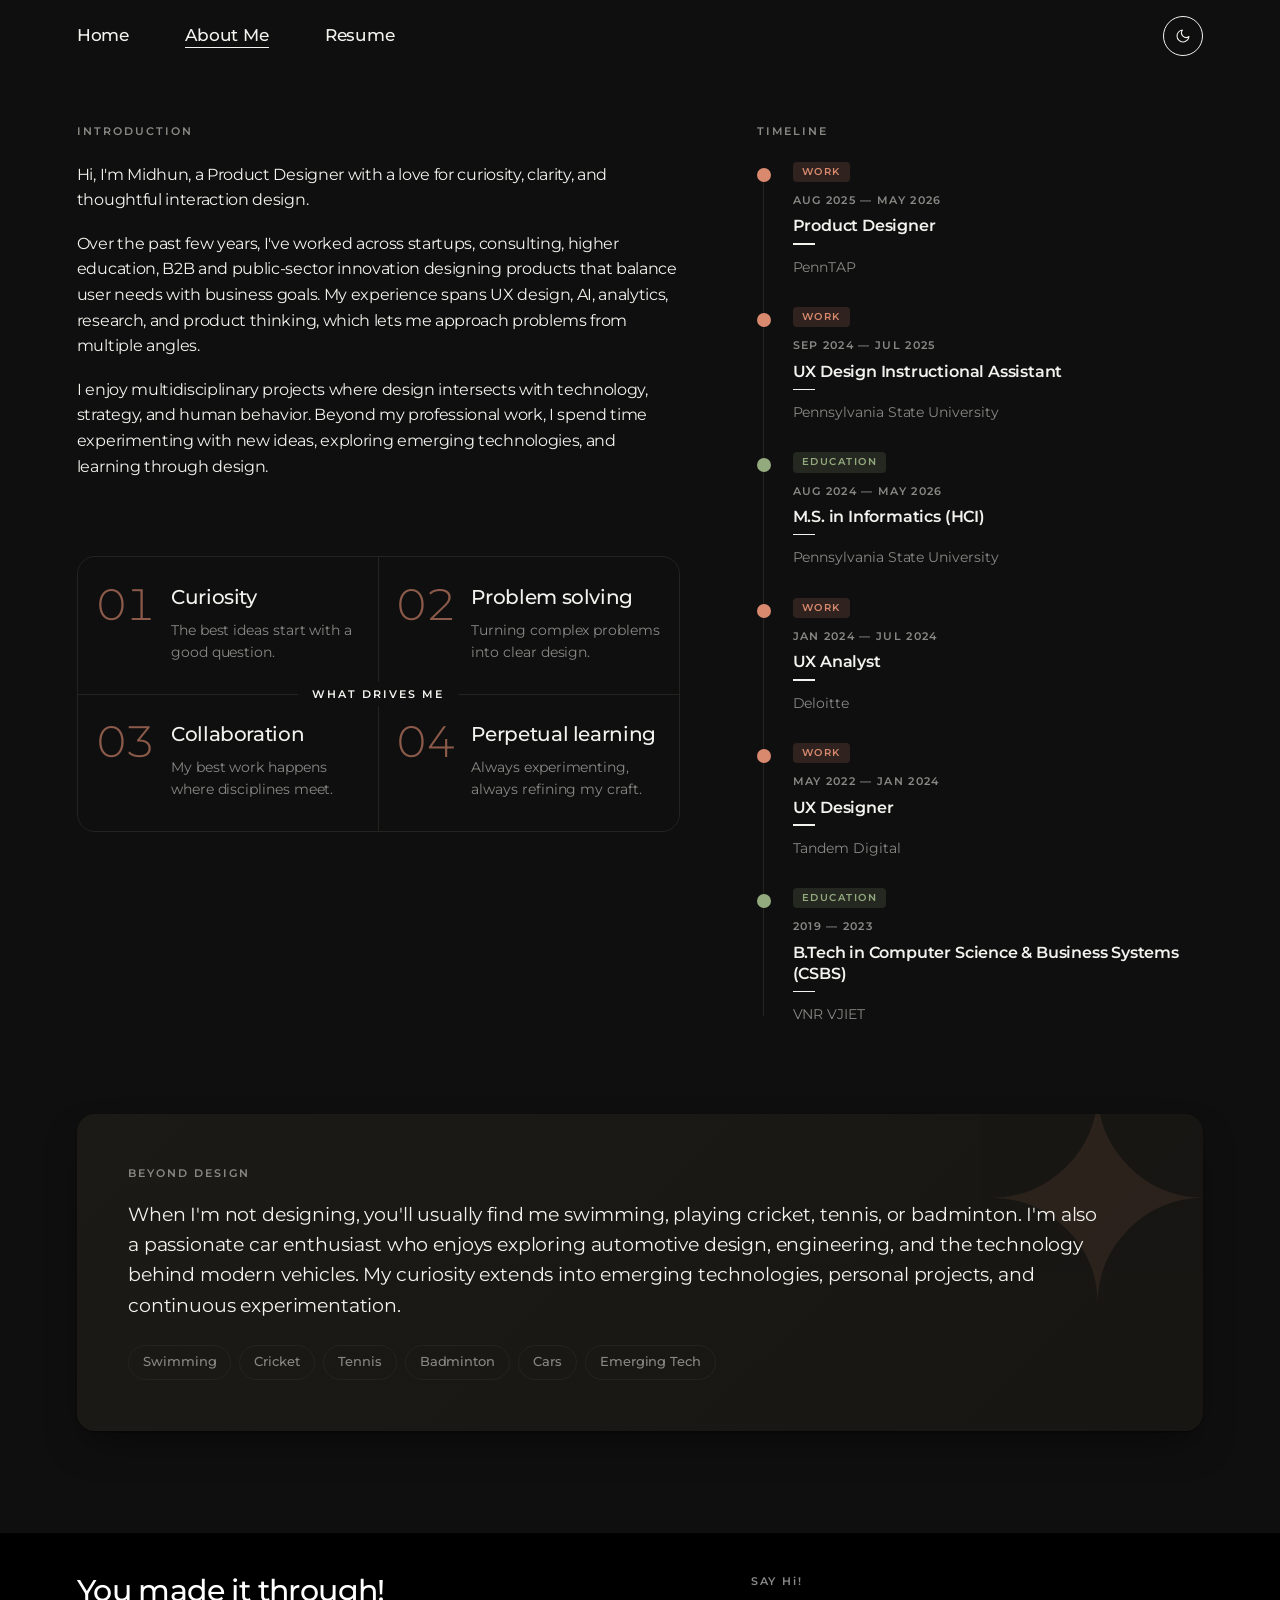
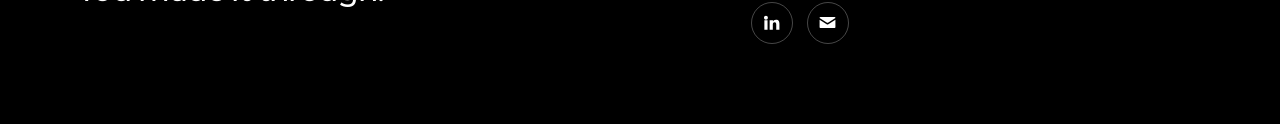
==== commit f3c2904f: "Open in dark by default; list Glassmorphism after Claymorphism Every page now starts dark unless the" ====
--- a/about.html
+++ b/about.html
@@ -13,9 +13,11 @@
     (function () {
       try {
         var saved = localStorage.getItem('theme');
-        var theme = saved || 'light';   // light by default; dark only once a visitor chooses it
+        var theme = saved || 'dark';    // dark by default; light only once a visitor chooses it
         document.documentElement.setAttribute('data-theme', theme);
-      } catch (e) {}
+      } catch (e) {
+        document.documentElement.setAttribute('data-theme', 'dark');
+      }
     })();
 
     // Carry the style chosen on the home page. This page renders the four
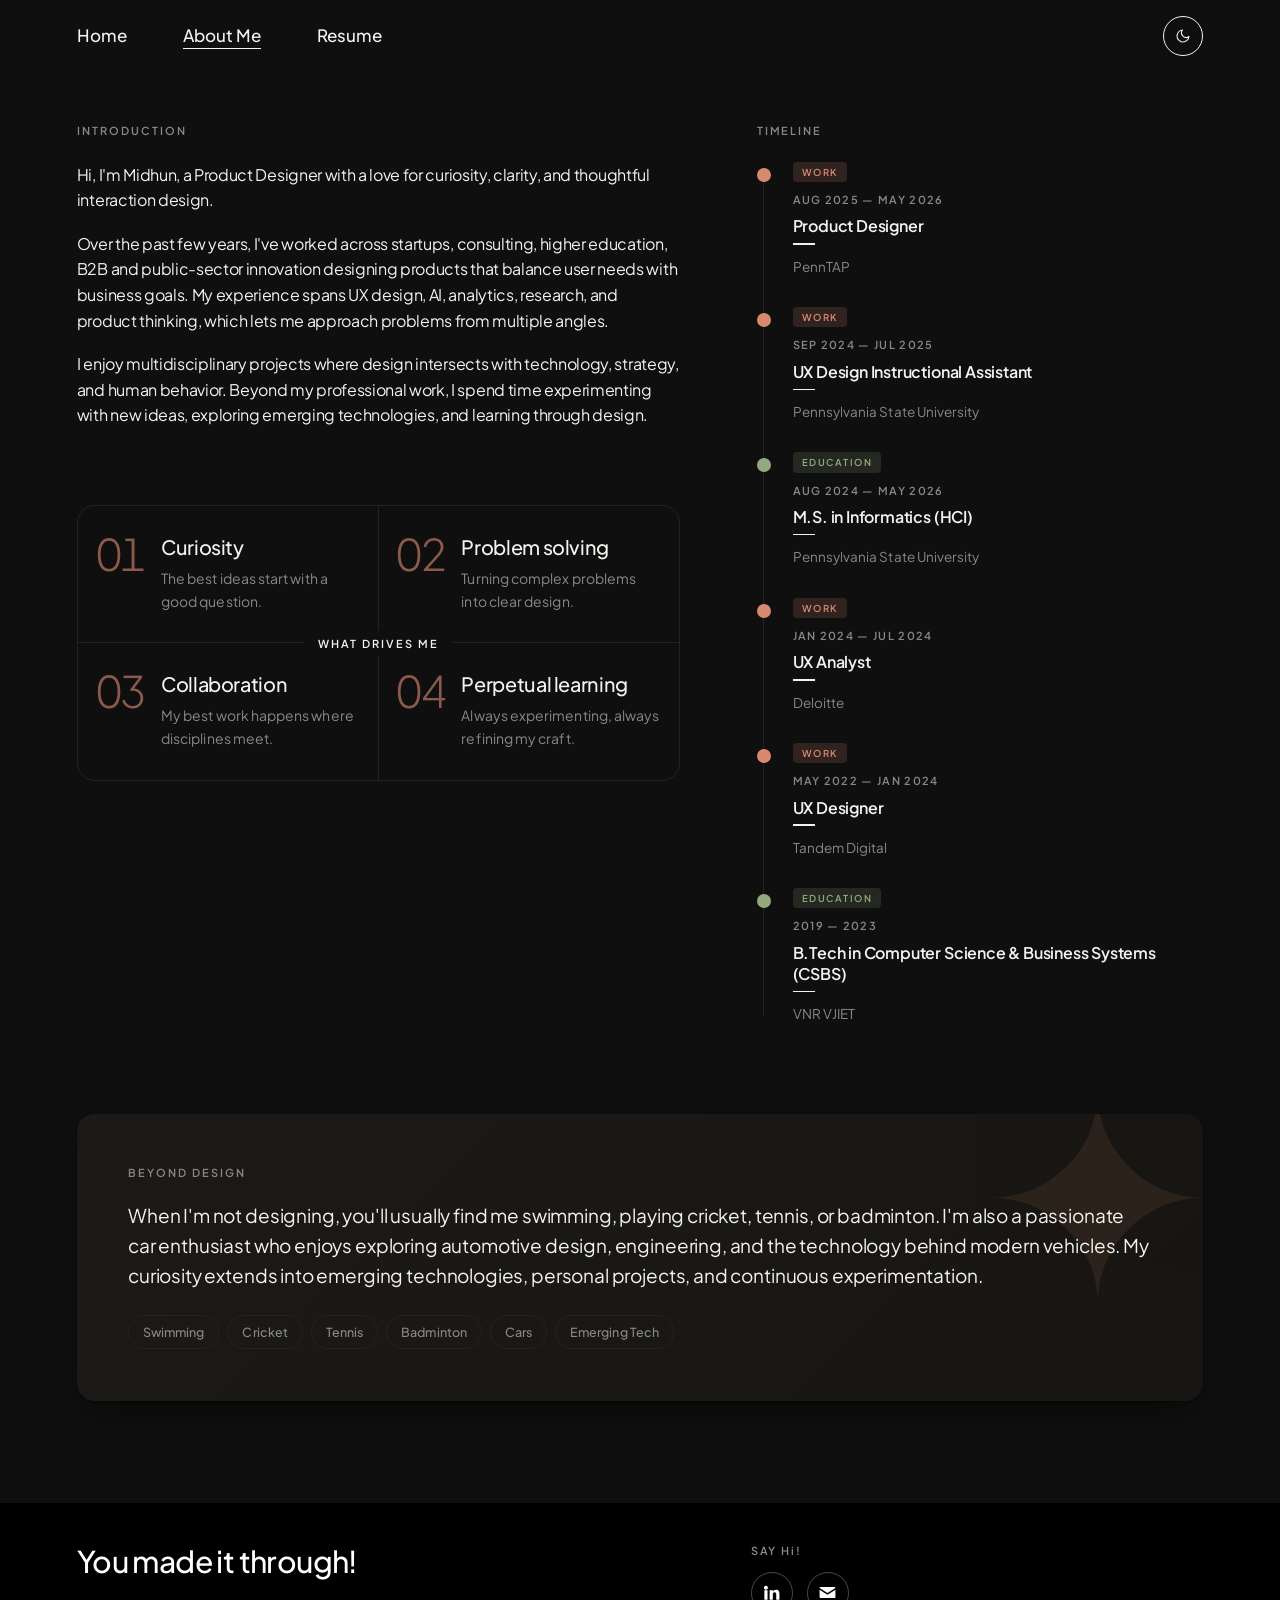
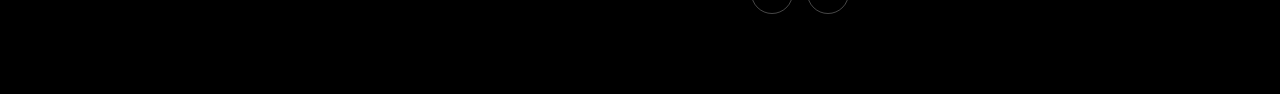
==== commit 901ac225: "Set the site in Plus Jakarta Sans; blush light background in Flat Every page now uses Plus Jakarta S" ====
--- a/about.html
+++ b/about.html
@@ -36,22 +36,22 @@
   <script src="morphism/morphism.js" defer></script>
 
   <style>
-    @import url('https://fonts.googleapis.com/css2?family=Montserrat:wght@300..700&display=swap');
+    @import url('https://fonts.googleapis.com/css2?family=Plus+Jakarta+Sans:ital,wght@0,200..800;1,200..800&display=swap');
 
     /* ── Reset & Base ─────────────────────────────────── */
     *, *::before, *::after { box-sizing: border-box; margin: 0; padding: 0; }
 
     :root {
-      --bg:        #FFFFFF;
+      --bg:        #FFF9F7;
       --ink:       #0A0A0A;
       --muted:     #8A8A8A;
-      --rule:      #E5E5E5;
-      --hover-bg:  #F7F7F7;
+      --rule:      #DCD9D4;
+      --hover-bg:  #F1ECE8;
       --footer-bg: #000000;
       --footer-ink:#FFFFFF;
       --footer-muted:#8A8A8A;
 
-      --font-sans: 'Montserrat', system-ui, -apple-system, sans-serif;
+      --font-sans: 'Plus Jakarta Sans', system-ui, -apple-system, sans-serif;
 
       --nav-h:     72px;
       --side:      clamp(28px, 6vw, 144px);
@@ -94,7 +94,7 @@
     .nav-links { display: flex; gap: 56px; list-style: none; }
     .nav-links a {
       font-size: 17px; font-weight: 500;
-      color: var(--ink); letter-spacing: -0.01em;
+      color: var(--ink); letter-spacing: 0;
       position: relative; padding-bottom: 3px;
       transition: opacity 0.2s;
     }
@@ -249,7 +249,7 @@
       font-size: 14px;
       line-height: 1.6;
       color: #757572;
-      letter-spacing: -0.005em;
+      letter-spacing: 0.005em;
       max-width: 38ch;
       transition: color 300ms ease;
     }
@@ -324,7 +324,7 @@
     .beyond-tag {
       font-size: 12.5px;
       font-weight: 500;
-      letter-spacing: -0.005em;
+      letter-spacing: 0.005em;
       color: var(--muted);
       padding: 7px 14px;
       background: transparent;
@@ -414,7 +414,7 @@
     .tl-org {
       font-size: 13.5px;
       font-weight: 400;
-      letter-spacing: -0.005em;
+      letter-spacing: 0.005em;
       color: var(--muted);
       margin-top: 8px;
     }
--- a/morphism/tokens.css
+++ b/morphism/tokens.css
@@ -39,7 +39,7 @@
    the four material systems (44px controls, a 16px gap between rows with
    the rule drawn in the middle of it), so switching still moves nothing. */
 [data-morphism="flat"] {
-  --page-bg: #FFFFFF;
+  --page-bg: #FFF9F7;           /* blush, not pure white */
   --page-layer: none;
 
   --text-primary: #0A0A0A;
@@ -50,12 +50,12 @@
   --ui-accent-ink: #FFFFFF;
   --focus-ring: #0A0A0A;
 
-  --surface-primary: #FFFFFF;
-  --surface-secondary: #F7F7F7;
-  --surface-raised: #FFFFFF;
-  --surface-inset: #F7F7F7;
+  --surface-primary: #FFF9F7;
+  --surface-secondary: #F1ECE8;
+  --surface-raised: #FFF9F7;
+  --surface-inset: #F1ECE8;
   --border-primary: #0A0A0A;
-  --border-subtle: #E5E5E5;
+  --border-subtle: #DCD9D4;      /* stone lines */
 
   --shadow-small: none;
   --shadow-medium: none;
@@ -68,24 +68,24 @@
   --radius-card: 12px;
   --blur-strength: 0px;
 
-  --header-bg: #FFFFFF;
+  --header-bg: #FFF9F7;
   --header-border: transparent;
   --header-shadow: none;
   --menu-shadow: 0 18px 44px -16px rgba(0,0,0,.2);   /* flat has no shadows, but a menu must lift off the page */
 
   --track-bg: transparent;
-  --track-shadow: inset 0 0 0 1px #E5E5E5;
+  --track-shadow: inset 0 0 0 1px #DCD9D4;
   --radius-track: 999px;
   --radius-seg: 999px;
   --seg-bg: transparent;
   --seg-border: transparent;
   --seg-shadow: none;
   --seg-ink: #0A0A0A;
-  --seg-bg-hover: #F7F7F7;
+  --seg-bg-hover: #F1ECE8;
   --seg-shadow-hover: none;
 
   --control-bg: transparent;
-  --control-border: #E5E5E5;
+  --control-border: #DCD9D4;
   --control-border-hover: #0A0A0A;
   --control-shadow: none;
   --control-ink: #0A0A0A;
